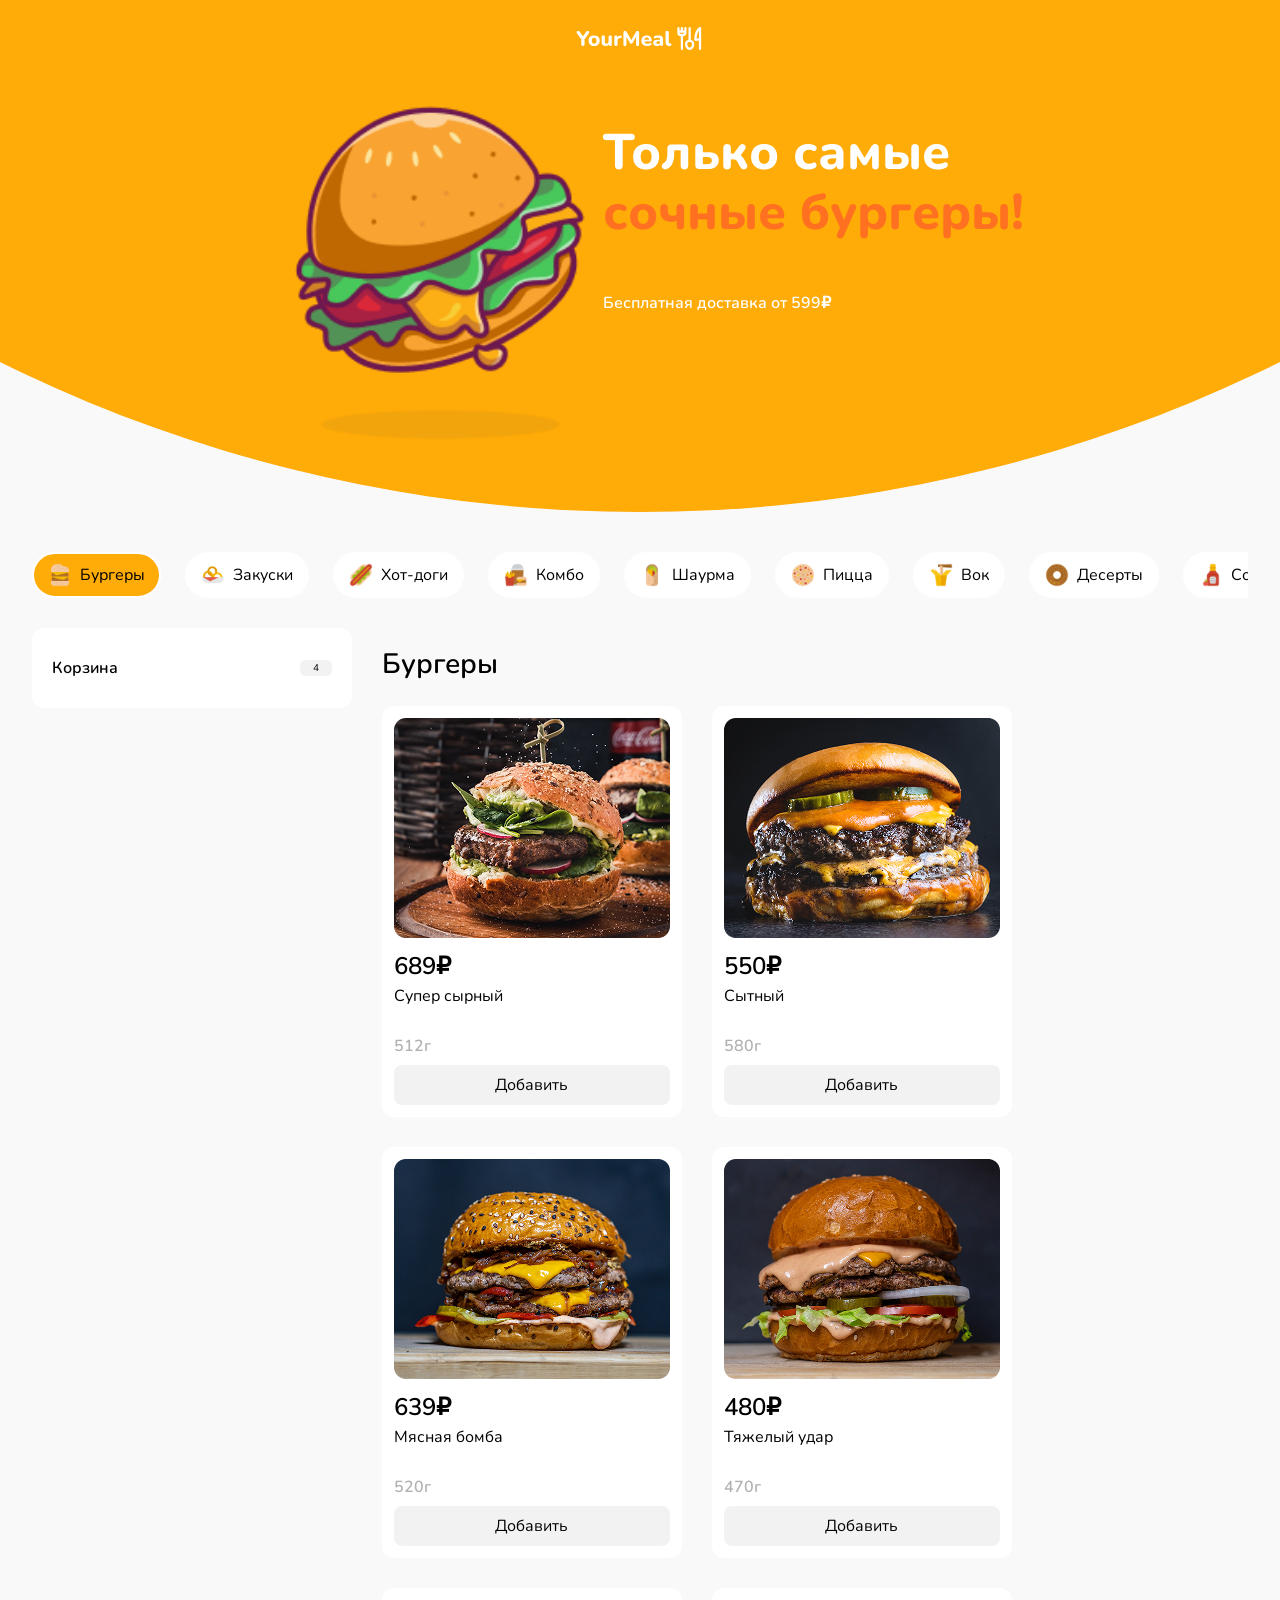
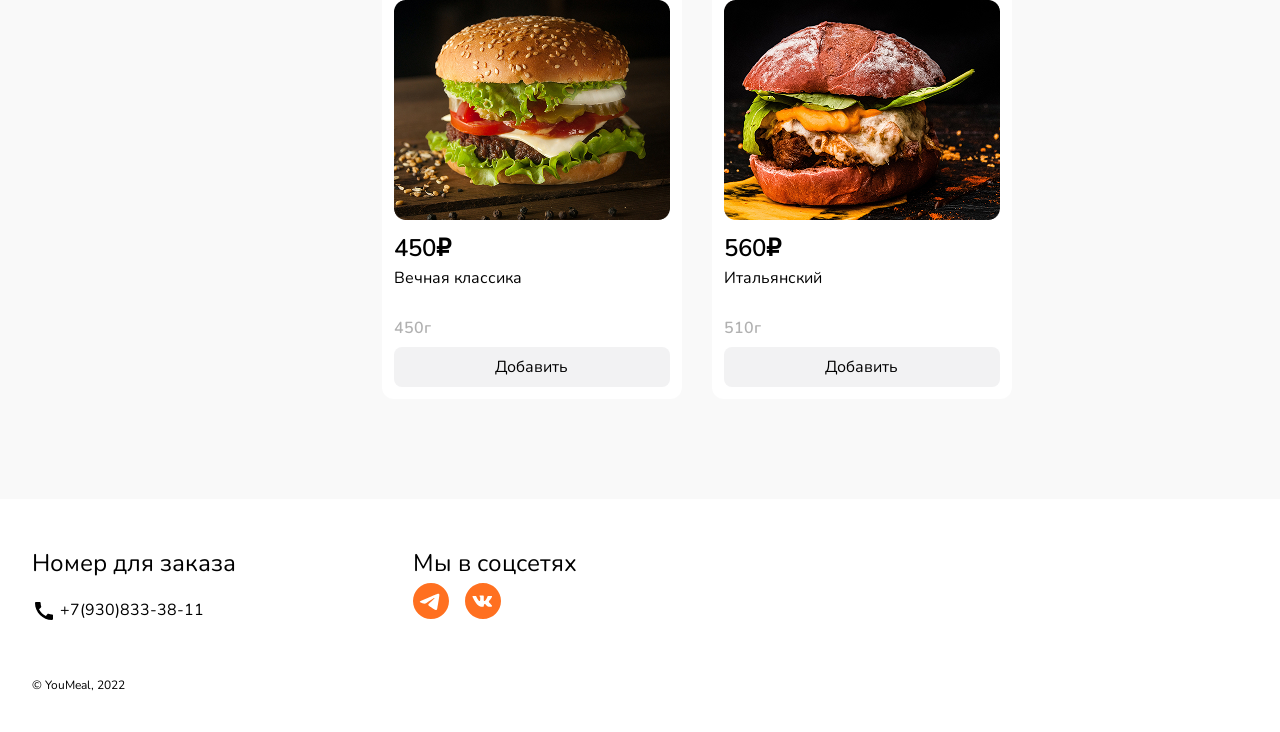
==== index.html @ f60c9a50 "<index" ====
<!DOCTYPE html>
<html lang="ru">
<head>
    <meta charset="UTF-8">
    <meta name="viewport" content="width=device-width, initial-scale=1.0">
    <title>YourMeal</title>
    <link rel="icon" type="image/png" href="favicon/" sizes="96x96" />
    <link rel="icon" type="image/svg+xml" href="favicon//favicon.svg" />
    <link rel="shortcut icon" href="favicon//favicon.ico" />
    <link rel="apple-touch-icon" sizes="180x180" href="favicon//apple-touch-icon.png" />
    <meta name="apple-mobile-web-app-title" content="MyWebSite" />
    <link rel="manifest" href="favicon//site.webmanifest" />
    
    <link rel="preload" href="fonts/nunito-v26-cyrillic_latin-regular.woff2" as="font" crossorigin>
    <link rel="preload" href="fonts/nunito-v26-cyrillic_latin-600.woff2" as="font" crossorigin>
    <link rel="preload" href="fonts/nunito-v26-cyrillic_latin-800.woff2" as="font" crossorigin>

    <link rel="stylesheet" href="css/main.css">
</head>
<body>
<header>
      <div class="container header-container">
        <svg class="logo" width="153" height="35" viewBox="0 0 153 35" fill="none" xmlns="http://www.w3.org/2000/svg" role="img" aria-label="logo">
            <path d="M7.60065 26.5793C6.94627 26.5793 6.44688 26.403 6.10247 26.0504C5.75807 25.6978 5.58586 25.1941 5.58586 24.5393V17.2356L6.41244 19.477L0.316425 11.04C0.0753392 10.6874 -0.0279831 10.3096 0.00645765 9.90667C0.0408984 9.48692 0.213102 9.12593 0.523069 8.82371C0.833036 8.52149 1.27216 8.37038 1.84043 8.37038C2.25372 8.37038 2.62396 8.47112 2.95114 8.6726C3.29555 8.87408 3.62274 9.19309 3.93271 9.62964L8.0656 15.4474H7.23902L11.3719 9.62964C11.6991 9.1763 12.0177 8.85729 12.3276 8.6726C12.6548 8.47112 13.0337 8.37038 13.4642 8.37038C14.0152 8.37038 14.4458 8.51309 14.7557 8.79853C15.0657 9.06717 15.2293 9.41136 15.2465 9.83112C15.2637 10.2341 15.1173 10.6538 14.8074 11.0904L8.78885 19.477L9.5896 17.2356V24.5393C9.5896 25.8993 8.92662 26.5793 7.60065 26.5793Z" fill="white"/>
            <path d="M21.1332 26.6296C19.7728 26.6296 18.5846 26.3694 17.5686 25.8489C16.5698 25.3284 15.7949 24.5812 15.2439 23.6074C14.6928 22.6336 14.4173 21.4835 14.4173 20.157C14.4173 19.1664 14.5723 18.2765 14.8822 17.4874C15.1922 16.6983 15.6399 16.0267 16.2254 15.4726C16.8281 14.9017 17.5428 14.4736 18.3694 14.1882C19.196 13.8859 20.1172 13.7348 21.1332 13.7348C22.4937 13.7348 23.6733 13.9951 24.672 14.5156C25.688 15.0361 26.4716 15.7748 27.0226 16.7319C27.5909 17.6889 27.875 18.8306 27.875 20.157C27.875 21.1645 27.7114 22.0627 27.3842 22.8519C27.0743 23.641 26.6266 24.321 26.0411 24.8919C25.4556 25.4627 24.7409 25.8993 23.8971 26.2015C23.0705 26.4869 22.1493 26.6296 21.1332 26.6296ZM21.1332 23.7837C21.7015 23.7837 22.1923 23.6494 22.6056 23.3807C23.0189 23.1121 23.3461 22.7175 23.5872 22.197C23.8282 21.6598 23.9488 20.9798 23.9488 20.157C23.9488 18.9314 23.6905 18.0331 23.1739 17.4622C22.6573 16.8746 21.977 16.5807 21.1332 16.5807C20.5822 16.5807 20.0914 16.7067 19.6609 16.9585C19.2476 17.2104 18.9204 17.6049 18.6793 18.1422C18.4555 18.6627 18.3435 19.3343 18.3435 20.157C18.3435 21.3827 18.6019 22.2978 19.1185 22.9022C19.6351 23.4899 20.3067 23.7837 21.1332 23.7837Z" fill="white"/>
            <path d="M34.9233 26.6296C33.8557 26.6296 32.9688 26.4366 32.2628 26.0504C31.5568 25.6642 31.0315 25.0849 30.6871 24.3126C30.3599 23.5235 30.1963 22.5496 30.1963 21.3911V15.6993C30.1963 15.0612 30.3599 14.5827 30.6871 14.2637C31.0315 13.9447 31.5137 13.7852 32.1336 13.7852C32.7536 13.7852 33.2357 13.9447 33.5802 14.2637C33.9246 14.5827 34.0968 15.0612 34.0968 15.6993V21.4919C34.0968 22.2306 34.2518 22.7847 34.5617 23.1541C34.8717 23.5067 35.3625 23.683 36.0341 23.683C36.7745 23.683 37.3773 23.4311 37.8422 22.9274C38.3244 22.4069 38.5655 21.7269 38.5655 20.8874V15.6993C38.5655 15.0612 38.729 14.5827 39.0562 14.2637C39.4006 13.9447 39.8828 13.7852 40.5028 13.7852C41.1399 13.7852 41.6221 13.9447 41.9493 14.2637C42.2937 14.5827 42.4659 15.0612 42.4659 15.6993V24.64C42.4659 25.9328 41.8373 26.5793 40.5802 26.5793C39.9603 26.5793 39.4867 26.4114 39.1596 26.0756C38.8324 25.7398 38.6688 25.2612 38.6688 24.64V22.9526L39.0562 23.9348C38.6774 24.7911 38.1349 25.4543 37.4289 25.9244C36.7229 26.3946 35.8877 26.6296 34.9233 26.6296Z" fill="white"/>
            <path d="M47.4988 26.5793C46.8444 26.5793 46.345 26.4114 46.0006 26.0756C45.6562 25.7398 45.484 25.2612 45.484 24.64V15.6993C45.484 15.078 45.6476 14.6079 45.9748 14.2889C46.3192 13.9531 46.7928 13.7852 47.3955 13.7852C48.0154 13.7852 48.489 13.9531 48.8162 14.2889C49.1433 14.6079 49.3069 15.078 49.3069 15.6993V17.0089H49.0486C49.2553 16.0015 49.7116 15.2207 50.4177 14.6667C51.1237 14.1126 52.0364 13.802 53.1557 13.7348C53.5862 13.7012 53.9134 13.8104 54.1373 14.0622C54.3783 14.2973 54.5075 14.6919 54.5247 15.2459C54.5592 15.7664 54.4472 16.1778 54.1889 16.48C53.9478 16.7822 53.5345 16.9669 52.9491 17.0341L52.3549 17.0845C51.3734 17.1684 50.6415 17.4454 50.1593 17.9156C49.6944 18.3857 49.4619 19.0657 49.4619 19.9556V24.64C49.4619 25.2612 49.2897 25.7398 48.9453 26.0756C48.6181 26.4114 48.136 26.5793 47.4988 26.5793Z" fill="white"/>
            <path d="M58.3246 26.5793C57.7391 26.5793 57.2914 26.4198 56.9814 26.1007C56.6715 25.7817 56.5165 25.3368 56.5165 24.7659V10.1837C56.5165 9.61285 56.6801 9.16791 57.0073 8.84889C57.3517 8.52988 57.8166 8.37038 58.4021 8.37038C58.9187 8.37038 59.3234 8.47112 59.6162 8.6726C59.9261 8.85729 60.2103 9.1847 60.4686 9.65482L66.4354 20.283H65.5572L71.5241 9.65482C71.7824 9.1847 72.0579 8.85729 72.3506 8.6726C72.6606 8.47112 73.0653 8.37038 73.5647 8.37038C74.1502 8.37038 74.5979 8.52988 74.9079 8.84889C75.2351 9.16791 75.3986 9.61285 75.3986 10.1837V24.7659C75.3986 25.3368 75.2437 25.7817 74.9337 26.1007C74.6237 26.4198 74.176 26.5793 73.5905 26.5793C73.005 26.5793 72.5487 26.4198 72.2215 26.1007C71.9115 25.7817 71.7565 25.3368 71.7565 24.7659V14.5659H72.3248L67.5203 22.9526C67.3137 23.2716 67.0898 23.5151 66.8487 23.683C66.6249 23.8341 66.3235 23.9096 65.9447 23.9096C65.5658 23.9096 65.2558 23.8257 65.0148 23.6578C64.7737 23.4899 64.5584 23.2548 64.369 22.9526L59.5128 14.5407H60.1328V24.7659C60.1328 25.3368 59.9778 25.7817 59.6678 26.1007C59.3751 26.4198 58.9273 26.5793 58.3246 26.5793Z" fill="white"/>
            <path d="M85.3428 26.6296C83.8446 26.6296 82.5531 26.3694 81.4682 25.8489C80.4006 25.3116 79.574 24.5645 78.9885 23.6074C78.4202 22.6336 78.1361 21.4919 78.1361 20.1822C78.1361 18.9062 78.4116 17.7896 78.9627 16.8326C79.5137 15.8588 80.28 15.1032 81.2616 14.5659C82.2604 14.0119 83.3883 13.7348 84.6454 13.7348C85.5581 13.7348 86.3846 13.8859 87.1251 14.1882C87.8656 14.4736 88.5028 14.8933 89.0366 15.4474C89.5704 15.9847 89.9751 16.6479 90.2506 17.437C90.5261 18.2094 90.6639 19.0741 90.6639 20.0311C90.6639 20.3501 90.5606 20.5936 90.3539 20.7615C90.1473 20.9126 89.8459 20.9882 89.4499 20.9882H81.3391V19.0237H87.8484L87.4351 19.3763C87.4351 18.6879 87.3318 18.117 87.1251 17.6637C86.9185 17.1936 86.6171 16.841 86.2211 16.6059C85.8422 16.3709 85.3686 16.2533 84.8004 16.2533C84.1632 16.2533 83.6208 16.3961 83.173 16.6815C82.7253 16.9669 82.3809 17.3783 82.1398 17.9156C81.8987 18.4528 81.7782 19.0993 81.7782 19.8548V20.0563C81.7782 21.3324 82.0796 22.2726 82.6823 22.877C83.3022 23.4815 84.2149 23.7837 85.4203 23.7837C85.8336 23.7837 86.3072 23.7333 86.841 23.6326C87.3748 23.5319 87.8742 23.3724 88.3392 23.1541C88.7352 22.9694 89.0882 22.9106 89.3982 22.9778C89.7082 23.0282 89.9493 23.1625 90.1215 23.3807C90.2937 23.599 90.3884 23.8509 90.4056 24.1363C90.44 24.4217 90.3798 24.7072 90.2248 24.9926C90.0698 25.2612 89.8115 25.4879 89.4499 25.6726C88.8644 25.9916 88.2014 26.2267 87.4609 26.3778C86.7377 26.5457 86.0316 26.6296 85.3428 26.6296Z" fill="white"/>
            <path d="M97.2204 26.6296C96.2905 26.6296 95.4553 26.4533 94.7149 26.1007C93.9744 25.7482 93.3975 25.2696 92.9842 24.6652C92.5709 24.0607 92.3643 23.3807 92.3643 22.6252C92.3643 21.7185 92.6054 21.0049 93.0875 20.4845C93.5697 19.9472 94.3532 19.5694 95.4381 19.3511C96.523 19.1161 97.9609 18.9985 99.7518 18.9985H101.121V20.963H99.7777C98.8994 20.963 98.1848 21.0133 97.6337 21.1141C97.0999 21.198 96.7124 21.3491 96.4714 21.5674C96.2475 21.7857 96.1356 22.0879 96.1356 22.4741C96.1356 22.9442 96.2991 23.3304 96.6263 23.6326C96.9707 23.9348 97.4615 24.0859 98.0987 24.0859C98.5981 24.0859 99.0372 23.9768 99.416 23.7585C99.8121 23.5235 100.122 23.2128 100.346 22.8267C100.57 22.4237 100.682 21.9704 100.682 21.4667V18.5704C100.682 17.8316 100.51 17.3111 100.165 17.0089C99.8207 16.6899 99.2352 16.5304 98.4086 16.5304C97.9437 16.5304 97.4357 16.5891 96.8846 16.7067C96.3508 16.8074 95.7567 16.9837 95.1023 17.2356C94.7235 17.4035 94.3877 17.4454 94.0949 17.3615C93.8022 17.2607 93.5783 17.0928 93.4233 16.8578C93.2684 16.6059 93.1909 16.3373 93.1909 16.0519C93.1909 15.7496 93.277 15.4642 93.4492 15.1956C93.6214 14.9101 93.9055 14.7003 94.3016 14.5659C95.1109 14.2469 95.8686 14.0286 96.5747 13.9111C97.2979 13.7936 97.9609 13.7348 98.5636 13.7348C99.8896 13.7348 100.974 13.9279 101.818 14.3141C102.679 14.6835 103.325 15.2627 103.756 16.0519C104.186 16.8242 104.401 17.8232 104.401 19.0489V24.64C104.401 25.2612 104.246 25.7398 103.936 26.0756C103.626 26.4114 103.179 26.5793 102.593 26.5793C102.008 26.5793 101.551 26.4114 101.224 26.0756C100.914 25.7398 100.759 25.2612 100.759 24.64V23.7082L100.94 23.8593C100.837 24.4301 100.613 24.9254 100.268 25.3452C99.9413 25.7482 99.5194 26.0672 99.0027 26.3022C98.4861 26.5205 97.892 26.6296 97.2204 26.6296Z" fill="white"/>
            <path d="M111.883 26.6296C110.35 26.6296 109.205 26.2183 108.447 25.3956C107.69 24.5561 107.311 23.3136 107.311 21.6682V10.3096C107.311 9.67161 107.475 9.19309 107.802 8.87408C108.146 8.53828 108.637 8.37038 109.274 8.37038C109.894 8.37038 110.368 8.53828 110.695 8.87408C111.039 9.19309 111.211 9.67161 111.211 10.3096V21.517C111.211 22.2054 111.358 22.7175 111.65 23.0533C111.96 23.3724 112.365 23.5319 112.864 23.5319C113.002 23.5319 113.131 23.5235 113.252 23.5067C113.372 23.4899 113.502 23.4815 113.639 23.4815C113.915 23.4479 114.104 23.5319 114.208 23.7333C114.328 23.918 114.388 24.2958 114.388 24.8667C114.388 25.3704 114.285 25.7565 114.079 26.0252C113.872 26.277 113.553 26.4449 113.123 26.5289C112.951 26.5457 112.753 26.5625 112.529 26.5793C112.305 26.6128 112.09 26.6296 111.883 26.6296Z" fill="white"/>
            <path d="M145.06 8.16295L147.847 8.07486V17.9404H144.484L145.06 8.16295Z" fill="transparent"/>
            <ellipse cx="136.475" cy="25.1634" rx="3.31877" ry="4.2281" fill="transparent"/>
            <path d="M130.388 11.3781C130.388 13.7132 128.769 13.3159 126.936 13.3159C125.103 13.3159 123.883 12.6993 123.883 11.8625C123.883 9.52742 125.236 9.21997 127.069 9.21997C128.902 9.21997 130.388 9.04295 130.388 11.3781Z" fill="transparent"/>
            <path d="M122.233 3.79129C122.07 3.88233 121.854 4.07743 121.743 4.227L121.547 4.50664V7.99234V11.4846L121.717 11.9203C122.331 13.4875 123.651 14.528 125.238 14.6906L125.663 14.7361L125.696 22.605L125.729 30.4738L125.872 30.708C125.957 30.838 126.147 31.0266 126.297 31.1307C126.539 31.2998 126.624 31.3193 127.068 31.3193C127.506 31.3193 127.597 31.2998 127.826 31.1437C127.963 31.0461 128.153 30.8575 128.244 30.721L128.407 30.4803L128.44 22.6115L128.473 14.7361L128.897 14.6906C130.524 14.528 131.949 13.364 132.445 11.8097C132.589 11.361 132.589 11.2895 132.589 7.93382V4.51314L132.413 4.25952C132.125 3.85632 131.825 3.68724 131.321 3.66122C130.786 3.63521 130.4 3.8108 130.106 4.227L129.91 4.50664L129.878 6.13894L129.845 7.77774H129.159H128.473L128.44 6.14544C128.407 4.53915 128.407 4.51314 128.244 4.27903C127.97 3.86933 127.636 3.68724 127.14 3.66122C126.604 3.63521 126.219 3.8108 125.925 4.227L125.729 4.50664L125.696 6.13894L125.663 7.77774H124.977H124.291L124.258 6.14544L124.226 4.51314L124.049 4.25952C123.762 3.85632 123.461 3.68724 122.958 3.66122C122.599 3.64172 122.475 3.66773 122.233 3.79129ZM129.812 10.7367C129.812 11.1334 129.492 11.5691 129.028 11.8162C128.819 11.9268 128.636 11.9398 127.068 11.9398C125.421 11.9398 125.323 11.9333 125.075 11.7967C124.631 11.5626 124.324 11.1269 124.324 10.7367V10.5416H127.068H129.812V10.7367Z" fill="white"/>
            <path d="M135.777 3.79129C135.614 3.88233 135.398 4.07743 135.287 4.227L135.091 4.50664L135.058 11.7577L135.026 19.0087L134.477 19.1713C133.105 19.5615 132.079 20.3809 131.504 21.532C131.001 22.553 130.916 22.9757 130.916 24.4584C130.916 25.5444 130.936 25.8046 131.053 26.2793C131.694 28.796 133.111 30.5129 135.091 31.1697C135.477 31.2932 135.686 31.3193 136.431 31.3193C137.175 31.3193 137.385 31.2932 137.77 31.1697C139.75 30.5129 141.168 28.796 141.808 26.2793C141.926 25.8046 141.945 25.5444 141.945 24.4584C141.945 23.3659 141.926 23.1187 141.801 22.67C141.311 20.8686 140.142 19.6721 138.384 19.1713L137.835 19.0087L137.803 11.7642L137.77 4.51314L137.594 4.25952C137.306 3.85632 137.006 3.68724 136.502 3.66123C136.143 3.64172 136.019 3.66773 135.777 3.79129ZM137.718 21.8571C138.45 22.1042 138.926 22.67 139.109 23.4894C139.234 24.0552 139.162 25.4729 138.979 26.0517C138.639 27.1182 137.992 28.0156 137.293 28.3668C136.855 28.5879 136.012 28.5944 135.581 28.3733C134.836 27.9896 134.235 27.1572 133.869 26.0192C133.739 25.59 133.719 25.4014 133.719 24.4584C133.719 23.4114 133.726 23.3789 133.909 22.9757C134.235 22.2733 134.902 21.8181 135.777 21.7011C135.777 21.7011 137.313 21.7271 137.718 21.8571Z" fill="white"/>
            <path d="M148.375 3.76528C147.538 4.20099 146.245 5.38457 145.448 6.43158C143.461 9.06537 142.305 12.7852 142.037 17.435C141.939 19.1388 141.985 19.3924 142.436 19.8411C142.873 20.2769 142.991 20.2964 145.474 20.2964H147.604V25.3233V30.3568L147.754 30.6299C147.832 30.786 148.028 31.0006 148.185 31.1177C148.44 31.2998 148.505 31.3193 148.969 31.3193C149.414 31.3193 149.505 31.2998 149.734 31.1437C149.871 31.0461 150.061 30.8575 150.152 30.721L150.315 30.4803V17.5V4.51314L150.139 4.25952C149.851 3.84982 149.551 3.68724 149.048 3.66122C148.721 3.64822 148.558 3.66773 148.375 3.76528ZM147.604 12.8827V17.5H146.219H144.84L144.886 16.8302C145.003 15.0418 145.441 12.8827 146.01 11.2895C146.388 10.2359 147.408 8.26548 147.571 8.26548C147.591 8.26548 147.604 10.34 147.604 12.8827Z" fill="white"/>
            </svg>
    <div class="title-container">
      <h1>
      <span>Только самые </span><br><span class="orange_logo">сочные бургеры!</span>
      </h1>
      <p>Бесплатная доставка от 599₽</p>
    </div>
     </div>
    </header>
    <main>
      <nav>
        <div class="container">
        <ul class="button-list_nav">
          <li class="element_nav"><button type="button" class="button_nav burger burger_nav_active">Бургеры</button></li>
          <li class="element_nav"><button type="button" class="button_nav zakyska">Закуски</button></li>
          <li class="element_nav"><button type="button" class="button_nav hotdog">Хот-доги</button></li>
          <li class="element_nav"><button type="button" class="button_nav combo">Комбо</button></li>
          <li class="element_nav"><button type="button" class="button_nav shayrma">Шаурма</button></li>
          <li class="element_nav"><button type="button" class="button_nav pizza">Пицца</button></li>
          <li class="element_nav"><button type="button" class="button_nav vok">Вок</button></li>
          <li class="element_nav"><button type="button" class="button_nav desert">Десерты</button></li>
          <li class="element_nav"><button type="button" class="button_nav sause">Соусы</button></li>
        </ul>
      </div>
      </nav>
      <section class="onclass">
    <div class="container menu_container">
      <div class="add">
        <div class="korzina">
          <p>Корзина</p>
          <button type="button" class="numberof_add">4</button>
        </div>
        <div class="order-list-menu">
          <ul class="order-list">
            <li class="order-item">
              <div class="name_order">
                <h3 class="order_name_item">Супер Сырный</h3>
                <span class="gram order">512г</span>
                <span class="price order">550₽</span>
              </div>
              <div class="add_or_minus">
                <button type="button">-</button>
                <button type="button">1</button>
                <button type="button">+</button>
              </div>
            </li>
            <li class="order-item">
              <div class="name_order">
                <h3 class="order_name_item">Супер Сырный</h3>
                <span class="gram order">512г</span>
                <span class="price order">550₽</span>
              </div>
              <div class="add_or_minus">
                <button type="button">-</button>
                <button type="button">2</button>
                <button type="button">+</button>
              </div>
            </li>
            <li class="order-item">
              <div class="name_order">
                <h3 class="order_name_item">Супер Сырный</h3>
                <span class="gram order">512г</span>
                <span class="price order">550₽</span>
              </div>
              <div class="add_or_minus">
                <button type="button">-</button>
                <button type="button">1</button>
                <button type="button">+</button>
              </div>
            </li>
          </ul>
          <ul class="order-list_dekstop">
            <li class="order-item">
              <div class="name_order">
                <h3 class="order_name_item korzina_card_h">Супер Сырный</h3>
                <span class="gram order korzina_card_gram">512г</span>
                <span class="price order korzina_card_price">550₽</span>
              </div>
              <div class="add_or_minus">
                <button type="button">-</button>
                <button type="button">1</button>
                <button type="button">+</button>
              </div>
            </li>
            <li class="order-item">
              <div class="name_order">
                <h3 class="order_name_item korzina_card_h">Картошка фри</h3>
                <span class="gram order korzina_card_gram">180г</span>
                <span class="price order korzina_card_price">245₽</span>
              </div>
              <div class="add_or_minus">
                <button type="button">-</button>
                <button type="button">2</button>
                <button type="button">+</button>
              </div>
            </li>
            <li class="order-item">
              <div class="name_order">
                <h3 class="order_name_item korzina_card_h">Жгучий хот-дог</h3>
                <span class="gram order korzina_card_gram">245г</span>
                <span class="price order korzina_card_price">239₽</span>
              </div>
              <div class="add_or_minus">
                <button type="button">-</button>
                <button type="button">1</button>
                <button type="button">+</button>
              </div>
            </li>
          </ul>
          <div class="total-price">
            <span>Итого</span>
            <span class="price total">1279₽</span>
          </div>
          <button type="button" class="confirm_add">Оформить заказ</button>
          <div class="delivery">
            <span class="free_delivary">Бесплатная доставка</span>
            <button type="button" class="close_order-list">Свернуть</и>
          </div>
        </div>
      </div>
      <div class="menu-flex">
        <h2 class="button_name">Бургеры</h2>
        <div class="menu">
          <ul class="menu_list">
            <li class="menu_card">
              <span class="price">689₽</span>
              <h3 class="order_name_item">Мясная бомба</h3>
              <span class="gram">520г</span>
              <button type="button" class="addto">Добавить</button>
            </li>
            <li class="menu_card">
              <span class="price">689₽</span>
              <h3 class="order_name_item">Мясная бомба</h3>
              <span class="gram">520г</span>
              <button type="button" class="addto">Добавить</button>
            </li>
            <li class="menu_card">
              <span class="price">689₽</span>
              <h3 class="order_name_item">Мясная бомба</h3>
              <span class="gram">520г</span>
              <button type="button" class="addto">Добавить</button>
            </li>
            <li class="menu_card">
              <span class="price">689₽</span>
              <h3 class="order_name_item">Мясная бомба</h3>
              <span class="gram">520г</span>
              <button type="button" class="addto">Добавить</button>
            </li>
            <li class="menu_card">
              <span class="price">689₽</span>
              <h3 class="order_name_item">Мясная бомба</h3>
              <span class="gram">520г</span>
              <button type="button" class="addto">Добавить</button>
            </li>
            <li class="menu_card">
              <span class="price">689₽</span>
              <h3 class="order_name_item">Мясная бомба</h3>
              <span class="gram">520г</span>
              <button type="button" class="addto">Добавить</button>
            </li>
          </ul>
          <ul class="menu_list_dekstop">
            <li class="menu_card_dekstop">
              <span class="price">689₽</span>
              <h3 class="order_name_item">Супер сырный</h3>
              <span class="gram">512г</span>
              <button type="button" class="addto">Добавить</button>
            </li>
            <li class="menu_card_dekstop">
              <span class="price">550₽</span>
              <h3 class="order_name_item">Сытный</h3>
              <span class="gram">580г</span>
              <button type="button" class="addto">Добавить</button>
            </li>
            <li class="menu_card_dekstop">
              <span class="price">639₽</span>
              <h3 class="order_name_item">Мясная бомба</h3>
              <span class="gram">520г</span>
              <button type="button" class="addto">Добавить</button>
            </li>
            <li class="menu_card_dekstop">
              <span class="price">480₽</span>
              <h3 class="order_name_item">Тяжелый удар</h3>
              <span class="gram">470г</span>
              <button type="button" class="addto">Добавить</button>
            </li>
            <li class="menu_card_dekstop">
              <span class="price">450₽</span>
              <h3 class="order_name_item">Вечная классика</h3>
              <span class="gram">450г</span>
              <button type="button" class="addto">Добавить</button>
            </li>
            <li class="menu_card_dekstop">
              <span class="price">560₽</span>
              <h3 class="order_name_item">Итальянский</h3>
              <span class="gram">510г</span>
              <button type="button" class="addto">Добавить</button>
            </li>
          </ul>
        </div>
        </div>
    </div>
      </section>
    </main>
    <footer class="footer">
      <div class="container">
        <div class="dekstop_footer">
      <svg class="footer_img"  width="199" height="44" viewBox="0 0 199 44" fill="none" xmlns="http://www.w3.org/2000/svg">
        <path d="M9.93151 33.897C9.07646 33.897 8.42393 33.666 7.9739 33.2039C7.52387 32.7419 7.29886 32.0819 7.29886 31.2239V21.6535L8.37892 24.5906L0.413461 13.5352C0.0984432 13.0732 -0.0365646 12.5781 0.00843799 12.0501C0.0534406 11.5001 0.278454 11.0271 0.683477 10.6311C1.0885 10.2351 1.66228 10.037 2.40483 10.037C2.94486 10.037 3.42864 10.1691 3.85616 10.4331C4.30619 10.6971 4.73371 11.1151 5.13874 11.6871L10.539 19.3104H9.45899L14.8593 11.6871C15.2868 11.0931 15.7031 10.6751 16.1081 10.4331C16.5356 10.1691 17.0307 10.037 17.5932 10.037C18.3132 10.037 18.8758 10.2241 19.2808 10.5981C19.6858 10.9501 19.8996 11.4011 19.9221 11.9511C19.9446 12.4791 19.7533 13.0292 19.3483 13.6012L11.4841 24.5906L12.5304 21.6535V31.2239C12.5304 33.0059 11.6641 33.897 9.93151 33.897Z" fill="#FF7020"/>
        <path d="M27.6141 33.963C25.8365 33.963 24.2839 33.622 22.9563 32.9399C21.6513 32.2579 20.6387 31.2789 19.9187 30.0028C19.1986 28.7268 18.8386 27.2197 18.8386 25.4816C18.8386 24.1836 19.0411 23.0176 19.4461 21.9835C19.8512 20.9495 20.4362 20.0694 21.2012 19.3434C21.9888 18.5954 22.9226 18.0344 24.0027 17.6603C25.0827 17.2643 26.2865 17.0663 27.6141 17.0663C29.3917 17.0663 30.9331 17.4073 32.2381 18.0894C33.5657 18.7714 34.5895 19.7394 35.3096 20.9935C36.0521 22.2475 36.4234 23.7436 36.4234 25.4816C36.4234 26.8017 36.2096 27.9787 35.7821 29.0128C35.3771 30.0468 34.792 30.9379 34.027 31.6859C33.2619 32.4339 32.3281 33.0059 31.2256 33.402C30.1455 33.776 28.9417 33.963 27.6141 33.963ZM27.6141 30.2338C28.3567 30.2338 28.9979 30.0578 29.538 29.7058C30.078 29.3538 30.5055 28.8368 30.8205 28.1547C31.1356 27.4507 31.2931 26.5597 31.2931 25.4816C31.2931 23.8756 30.9556 22.6985 30.2805 21.9505C29.6055 21.1805 28.7167 20.7955 27.6141 20.7955C26.8941 20.7955 26.2528 20.9605 25.6902 21.2905C25.1502 21.6205 24.7227 22.1375 24.4077 22.8415C24.1152 23.5236 23.9689 24.4036 23.9689 25.4816C23.9689 27.0877 24.3064 28.2868 24.9815 29.0788C25.6565 29.8488 26.534 30.2338 27.6141 30.2338Z" fill="#FF7020"/>
        <path d="M45.6332 33.963C44.2381 33.963 43.0793 33.71 42.1567 33.2039C41.2342 32.6979 40.5479 31.9389 40.0978 30.9269C39.6703 29.8928 39.4566 28.6168 39.4566 27.0987V19.6404C39.4566 18.8044 39.6703 18.1774 40.0978 17.7593C40.5479 17.3413 41.1779 17.1323 41.988 17.1323C42.798 17.1323 43.428 17.3413 43.8781 17.7593C44.3281 18.1774 44.5531 18.8044 44.5531 19.6404V27.2307C44.5531 28.1988 44.7556 28.9248 45.1606 29.4088C45.5657 29.8708 46.207 30.1018 47.0845 30.1018C48.0521 30.1018 48.8396 29.7718 49.4471 29.1118C50.0772 28.4298 50.3922 27.5387 50.3922 26.4387V19.6404C50.3922 18.8044 50.606 18.1774 51.0335 17.7593C51.4835 17.3413 52.1135 17.1323 52.9236 17.1323C53.7561 17.1323 54.3862 17.3413 54.8137 17.7593C55.2637 18.1774 55.4887 18.8044 55.4887 19.6404V31.3559C55.4887 33.0499 54.6674 33.897 53.0248 33.897C52.2148 33.897 51.596 33.677 51.1685 33.2369C50.741 32.7969 50.5272 32.1699 50.5272 31.3559V29.1448L51.0335 30.4318C50.5385 31.5539 49.8297 32.4229 48.9071 33.0389C47.9846 33.655 46.8932 33.963 45.6332 33.963Z" fill="#FF7020"/>
        <path d="M62.0651 33.897C61.21 33.897 60.5575 33.677 60.1075 33.2369C59.6575 32.7969 59.4324 32.1699 59.4324 31.3559V19.6404C59.4324 18.8264 59.6462 18.2104 60.0737 17.7923C60.5238 17.3523 61.1425 17.1323 61.9301 17.1323C62.7401 17.1323 63.3589 17.3523 63.7864 17.7923C64.214 18.2104 64.4277 18.8264 64.4277 19.6404V21.3565H64.0902C64.3602 20.0364 64.9565 19.0134 65.8791 18.2874C66.8016 17.5613 67.9942 17.1543 69.4568 17.0663C70.0193 17.0223 70.4468 17.1653 70.7393 17.4953C71.0544 17.8033 71.2231 18.3204 71.2456 19.0464C71.2906 19.7284 71.1444 20.2674 70.8069 20.6635C70.4918 21.0595 69.9518 21.3015 69.1868 21.3895L68.4105 21.4555C67.1279 21.5655 66.1716 21.9285 65.5415 22.5445C64.934 23.1606 64.6302 24.0516 64.6302 25.2176V31.3559C64.6302 32.1699 64.4052 32.7969 63.9552 33.2369C63.5277 33.677 62.8976 33.897 62.0651 33.897Z" fill="#FF7020"/>
        <path d="M76.2109 33.897C75.4458 33.897 74.8608 33.688 74.4558 33.2699C74.0507 32.8519 73.8482 32.2689 73.8482 31.5209V12.4131C73.8482 11.6651 74.062 11.0821 74.4895 10.6641C74.9395 10.2461 75.5471 10.037 76.3121 10.037C76.9872 10.037 77.5159 10.1691 77.8985 10.4331C78.3035 10.6751 78.6748 11.1041 79.0123 11.7201L86.809 25.6467H85.6614L93.4581 11.7201C93.7956 11.1041 94.1556 10.6751 94.5382 10.4331C94.9432 10.1691 95.472 10.037 96.1245 10.037C96.8896 10.037 97.4746 10.2461 97.8796 10.6641C98.3071 11.0821 98.5209 11.6651 98.5209 12.4131V31.5209C98.5209 32.2689 98.3184 32.8519 97.9134 33.2699C97.5083 33.688 96.9233 33.897 96.1583 33.897C95.3932 33.897 94.7969 33.688 94.3694 33.2699C93.9644 32.8519 93.7619 32.2689 93.7619 31.5209V18.1554H94.5044L88.2266 29.1448C87.9565 29.5628 87.664 29.8818 87.349 30.1018C87.0565 30.2998 86.6627 30.3988 86.1677 30.3988C85.6727 30.3988 85.2676 30.2888 84.9526 30.0688C84.6376 29.8488 84.3563 29.5408 84.1088 29.1448L77.7635 18.1224H78.5735V31.5209C78.5735 32.2689 78.371 32.8519 77.966 33.2699C77.5834 33.688 76.9984 33.897 76.2109 33.897Z" fill="#FF7020"/>
        <path d="M111.515 33.963C109.557 33.963 107.869 33.622 106.452 32.9399C105.057 32.2359 103.977 31.2569 103.212 30.0028C102.469 28.7268 102.098 27.2307 102.098 25.5146C102.098 23.8426 102.458 22.3795 103.178 21.1255C103.898 19.8494 104.899 18.8594 106.182 18.1554C107.487 17.4293 108.961 17.0663 110.603 17.0663C111.796 17.0663 112.876 17.2643 113.843 17.6603C114.811 18.0344 115.644 18.5844 116.341 19.3104C117.039 20.0144 117.567 20.8835 117.927 21.9175C118.287 22.9295 118.468 24.0626 118.468 25.3166C118.468 25.7347 118.332 26.0537 118.062 26.2737C117.792 26.4717 117.399 26.5707 116.881 26.5707H106.283V23.9966H114.789L114.249 24.4586C114.249 23.5566 114.114 22.8085 113.843 22.2145C113.573 21.5985 113.18 21.1365 112.662 20.8285C112.167 20.5205 111.548 20.3664 110.806 20.3664C109.973 20.3664 109.264 20.5535 108.679 20.9275C108.094 21.3015 107.644 21.8405 107.329 22.5445C107.014 23.2486 106.857 24.0956 106.857 25.0856V25.3496C106.857 27.0217 107.251 28.2538 108.038 29.0458C108.848 29.8378 110.041 30.2338 111.616 30.2338C112.156 30.2338 112.775 30.1678 113.472 30.0358C114.17 29.9038 114.822 29.6948 115.43 29.4088C115.947 29.1668 116.409 29.0898 116.814 29.1778C117.219 29.2438 117.534 29.4198 117.759 29.7058C117.984 29.9918 118.107 30.3218 118.13 30.6959C118.175 31.0699 118.096 31.4439 117.894 31.8179C117.691 32.1699 117.354 32.4669 116.881 32.7089C116.116 33.1269 115.25 33.435 114.282 33.633C113.337 33.853 112.415 33.963 111.515 33.963Z" fill="#FF7020"/>
        <path d="M127.035 33.963C125.82 33.963 124.728 33.732 123.761 33.2699C122.793 32.8079 122.039 32.1809 121.499 31.3889C120.959 30.5968 120.689 29.7058 120.689 28.7158C120.689 27.5277 121.004 26.5927 121.634 25.9107C122.264 25.2066 123.288 24.7116 124.706 24.4256C126.123 24.1176 128.002 23.9636 130.342 23.9636H132.131V26.5377H130.376C129.229 26.5377 128.295 26.6037 127.575 26.7357C126.877 26.8457 126.371 27.0437 126.056 27.3297C125.763 27.6157 125.617 28.0117 125.617 28.5178C125.617 29.1338 125.831 29.6398 126.258 30.0358C126.708 30.4318 127.35 30.6298 128.182 30.6298C128.835 30.6298 129.409 30.4868 129.904 30.2008C130.421 29.8928 130.826 29.4858 131.119 28.9798C131.411 28.4518 131.557 27.8577 131.557 27.1977V23.4026C131.557 22.4345 131.332 21.7525 130.882 21.3565C130.432 20.9385 129.667 20.7295 128.587 20.7295C127.98 20.7295 127.316 20.8065 126.596 20.9605C125.898 21.0925 125.122 21.3235 124.267 21.6535C123.772 21.8735 123.333 21.9285 122.951 21.8185C122.568 21.6865 122.276 21.4665 122.073 21.1585C121.871 20.8285 121.769 20.4765 121.769 20.1024C121.769 19.7064 121.882 19.3324 122.107 18.9804C122.332 18.6064 122.703 18.3314 123.221 18.1554C124.278 17.7373 125.268 17.4513 126.191 17.2973C127.136 17.1433 128.002 17.0663 128.79 17.0663C130.522 17.0663 131.94 17.3193 133.043 17.8254C134.168 18.3094 135.011 19.0684 135.574 20.1024C136.136 21.1145 136.418 22.4235 136.418 24.0296V31.3559C136.418 32.1699 136.215 32.7969 135.81 33.2369C135.405 33.677 134.82 33.897 134.055 33.897C133.29 33.897 132.694 33.677 132.266 33.2369C131.861 32.7969 131.659 32.1699 131.659 31.3559V30.1348L131.895 30.3328C131.76 31.0809 131.467 31.7299 131.017 32.2799C130.59 32.8079 130.039 33.2259 129.364 33.534C128.689 33.82 127.912 33.963 127.035 33.963Z" fill="#FF7020"/>
        <path d="M146.194 33.963C144.191 33.963 142.695 33.424 141.705 32.3459C140.715 31.2459 140.22 29.6178 140.22 27.4617V12.5781C140.22 11.7421 140.433 11.1151 140.861 10.6971C141.311 10.2571 141.952 10.037 142.785 10.037C143.595 10.037 144.214 10.2571 144.641 10.6971C145.091 11.1151 145.316 11.7421 145.316 12.5781V27.2637C145.316 28.1658 145.507 28.8368 145.89 29.2768C146.295 29.6948 146.824 29.9038 147.476 29.9038C147.656 29.9038 147.825 29.8928 147.983 29.8708C148.14 29.8488 148.309 29.8378 148.489 29.8378C148.849 29.7938 149.096 29.9038 149.231 30.1678C149.389 30.4098 149.468 30.9049 149.468 31.6529C149.468 32.3129 149.333 32.8189 149.063 33.1709C148.793 33.501 148.376 33.721 147.814 33.831C147.589 33.853 147.33 33.875 147.037 33.897C146.745 33.941 146.464 33.963 146.194 33.963Z" fill="#FF7020"/>
        <path d="M189.545 9.76532L193.187 9.6499V22.5772H188.793L189.545 9.76532Z" fill="white"/>
        <ellipse cx="178.327" cy="32.0417" rx="4.33653" ry="5.54027" fill="white"/>
        <path d="M170.371 13.9782C170.371 17.038 168.256 16.5175 165.861 16.5175C163.466 16.5175 161.871 15.7096 161.871 14.613C161.871 11.5532 163.639 11.1504 166.034 11.1504C168.429 11.1504 170.371 10.9184 170.371 13.9782Z" fill="white"/>
        <path d="M159.717 4.0369C159.503 4.1562 159.222 4.41184 159.076 4.60783L158.82 4.97425V9.54173V14.1177L159.042 14.6887C159.845 16.7423 161.569 18.1057 163.644 18.3188L164.199 18.3784L164.242 28.6893L164.284 39.0002L164.472 39.307C164.583 39.4774 164.831 39.7246 165.027 39.8609C165.343 40.0825 165.454 40.108 166.035 40.108C166.607 40.108 166.726 40.0825 167.025 39.878C167.204 39.7501 167.452 39.503 167.571 39.3241L167.785 39.0088L167.827 28.6979L167.87 18.3784L168.425 18.3188C170.551 18.1057 172.412 16.5804 173.061 14.5438C173.249 13.9558 173.249 13.8621 173.249 9.46504V4.98277L173.018 4.65044C172.643 4.12211 172.25 3.90055 171.592 3.86647C170.892 3.83238 170.389 4.06246 170.004 4.60783L169.748 4.97425L169.706 7.11312L169.663 9.26052H168.767H167.87L167.827 7.12165C167.785 5.01686 167.785 4.98277 167.571 4.676C167.213 4.13915 166.777 3.90055 166.128 3.86647C165.428 3.83238 164.925 4.06246 164.54 4.60783L164.284 4.97425L164.242 7.11312L164.199 9.26052H163.303H162.406L162.363 7.12165L162.321 4.98277L162.09 4.65044C161.715 4.12211 161.322 3.90055 160.664 3.86647C160.195 3.8409 160.033 3.87499 159.717 4.0369ZM169.62 13.1378C169.62 13.6576 169.202 14.2285 168.596 14.5523C168.323 14.6972 168.084 14.7142 166.035 14.7142C163.883 14.7142 163.755 14.7057 163.431 14.5268C162.85 14.22 162.449 13.649 162.449 13.1378V12.8821H166.035H169.62V13.1378Z" fill="#FF7020"/>
        <path d="M177.414 4.0369C177.201 4.1562 176.919 4.41184 176.774 4.60783L176.518 4.97426L176.475 14.4756L176.433 23.977L175.715 24.19C173.923 24.7013 172.582 25.775 171.831 27.2833C171.173 28.6212 171.062 29.1751 171.062 31.1179C171.062 32.541 171.088 32.8819 171.242 33.5039C172.078 36.8017 173.931 39.0514 176.518 39.912C177.022 40.0739 177.295 40.108 178.268 40.108C179.241 40.108 179.515 40.0739 180.018 39.912C182.605 39.0514 184.458 36.8017 185.295 33.5039C185.448 32.8819 185.474 32.541 185.474 31.1179C185.474 29.6863 185.448 29.3625 185.286 28.7746C184.646 26.4141 183.118 24.8462 180.821 24.19L180.104 23.977L180.061 14.4841L180.018 4.98278L179.788 4.65044C179.412 4.12212 179.019 3.90056 178.362 3.86647C177.893 3.84091 177.73 3.875 177.414 4.0369ZM179.95 27.7094C180.906 28.0332 181.53 28.7746 181.769 29.8483C181.931 30.5896 181.837 32.4473 181.598 33.2057C181.154 34.6032 180.309 35.7792 179.395 36.2393C178.823 36.529 177.722 36.5376 177.158 36.2478C176.185 35.7451 175.4 34.6543 174.921 33.1631C174.751 32.6007 174.725 32.3535 174.725 31.1179C174.725 29.746 174.734 29.7034 174.973 29.1751C175.4 28.2548 176.27 27.6583 177.414 27.5049C177.414 27.5049 179.421 27.539 179.95 27.7094Z" fill="#FF7020"/>
        <path d="M193.876 4.00281C192.784 4.57375 191.093 6.12464 190.052 7.49659C187.456 10.9478 185.945 15.822 185.595 21.9148C185.467 24.1474 185.527 24.4798 186.116 25.0677C186.688 25.6387 186.841 25.6642 190.086 25.6642H192.869V32.2513V38.8469L193.065 39.2048C193.168 39.4093 193.424 39.6905 193.629 39.8439C193.962 40.0825 194.047 40.108 194.653 40.108C195.234 40.108 195.353 40.0825 195.652 39.878C195.832 39.7501 196.079 39.503 196.199 39.3241L196.412 39.0088V22V4.98277L196.182 4.65044C195.806 4.11359 195.413 3.90055 194.756 3.86647C194.329 3.84943 194.115 3.87499 193.876 4.00281ZM192.869 15.9498V22H191.059H189.258L189.317 21.1223C189.471 18.7789 190.043 15.9498 190.786 13.8621C191.281 12.4816 192.613 9.89963 192.826 9.89963C192.852 9.89963 192.869 12.618 192.869 15.9498Z" fill="#FF7020"/>
        </svg>
        <svg  class="footer_img_deksop"  width="305" height="68" viewBox="0 0 305 68" fill="none" xmlns="http://www.w3.org/2000/svg">
          <path d="M15.2013 52.1585C13.8925 52.1585 12.8938 51.8059 12.2049 51.1007C11.5161 50.3955 11.1717 49.3881 11.1717 48.0785V33.4711L12.8249 37.9541L0.632849 21.08C0.150678 20.3748 -0.0559663 19.6192 0.0129153 18.8133C0.0817968 17.9738 0.426205 17.2518 1.04614 16.6474C1.66607 16.0429 2.54431 15.7407 3.68086 15.7407C4.50744 15.7407 5.24791 15.9422 5.90229 16.3452C6.5911 16.7481 7.24548 17.3862 7.86541 18.2592L16.1312 29.8948H14.478L22.7438 18.2592C23.3982 17.3526 24.0354 16.7146 24.6553 16.3452C25.3097 15.9422 26.0674 15.7407 26.9284 15.7407C28.0305 15.7407 28.8915 16.0262 29.5114 16.597C30.1314 17.1343 30.4586 17.8227 30.493 18.6622C30.5274 19.4681 30.2347 20.3076 29.6148 21.1807L17.5777 37.9541L19.1792 33.4711V48.0785C19.1792 50.7985 17.8532 52.1585 15.2013 52.1585Z" fill="#FF7020"/>
          <path d="M42.2665 52.2592C39.5457 52.2592 37.1693 51.7388 35.1373 50.6978C33.1397 49.6568 31.5899 48.1625 30.4877 46.2148C29.3856 44.2671 28.8346 41.9669 28.8346 39.3141C28.8346 37.3328 29.1446 35.5531 29.7645 33.9748C30.3844 32.3965 31.2799 31.0533 32.4509 29.9452C33.6563 28.8034 35.0856 27.9471 36.7388 27.3763C38.3919 26.7718 40.2345 26.4696 42.2665 26.4696C44.9873 26.4696 47.3465 26.9901 49.3441 28.0311C51.3761 29.0721 52.9431 30.5496 54.0452 32.4637C55.1818 34.3778 55.7501 36.6612 55.7501 39.3141C55.7501 41.3289 55.4229 43.1254 54.7685 44.7037C54.1486 46.282 53.2531 47.642 52.0821 48.7837C50.9111 49.9254 49.4818 50.7985 47.7942 51.403C46.1411 51.9738 44.2985 52.2592 42.2665 52.2592ZM42.2665 46.5674C43.403 46.5674 44.3846 46.2987 45.2112 45.7615C46.0378 45.2242 46.6921 44.435 47.1743 43.3941C47.6565 42.3195 47.8976 40.9595 47.8976 39.3141C47.8976 36.8627 47.3809 35.0662 46.3477 33.9244C45.3145 32.7491 43.9541 32.1615 42.2665 32.1615C41.1644 32.1615 40.1828 32.4133 39.3218 32.917C38.4952 33.4207 37.8409 34.2099 37.3587 35.2844C36.911 36.3254 36.6871 37.6686 36.6871 39.3141C36.6871 41.7654 37.2037 43.5955 38.2369 44.8044C39.2701 45.9797 40.6133 46.5674 42.2665 46.5674Z" fill="#FF7020"/>
          <path d="M69.8467 52.2592C67.7114 52.2592 65.9377 51.8731 64.5256 51.1007C63.1135 50.3284 62.0631 49.1699 61.3743 47.6252C60.7199 46.0469 60.3927 44.0992 60.3927 41.7822V30.3985C60.3927 29.1225 60.7199 28.1654 61.3743 27.5274C62.0631 26.8894 63.0274 26.5704 64.2673 26.5704C65.5072 26.5704 66.4715 26.8894 67.1603 27.5274C67.8491 28.1654 68.1935 29.1225 68.1935 30.3985V41.9837C68.1935 43.4612 68.5035 44.5694 69.1234 45.3081C69.7434 46.0133 70.7249 46.3659 72.0681 46.3659C73.5491 46.3659 74.7545 45.8622 75.6844 44.8548C76.6487 43.8138 77.1309 42.4538 77.1309 40.7748V30.3985C77.1309 29.1225 77.4581 28.1654 78.1125 27.5274C78.8013 26.8894 79.7656 26.5704 81.0055 26.5704C82.2798 26.5704 83.2441 26.8894 83.8985 27.5274C84.5873 28.1654 84.9317 29.1225 84.9317 30.3985V48.28C84.9317 50.8657 83.6747 52.1585 81.1605 52.1585C79.9206 52.1585 78.9735 51.8227 78.3191 51.1511C77.6647 50.4795 77.3376 49.5225 77.3376 48.28V44.9052L78.1125 46.8696C77.3548 48.5822 76.2699 49.9086 74.8578 50.8489C73.4457 51.7891 71.7754 52.2592 69.8467 52.2592Z" fill="#FF7020"/>
          <path d="M94.9976 52.1585C93.6889 52.1585 92.6901 51.8227 92.0013 51.1511C91.3124 50.4795 90.968 49.5225 90.968 48.28V30.3985C90.968 29.156 91.2952 28.2158 91.9496 27.5778C92.6384 26.9062 93.5855 26.5704 94.791 26.5704C96.0308 26.5704 96.9779 26.9062 97.6323 27.5778C98.2867 28.2158 98.6139 29.156 98.6139 30.3985V33.0178H98.0973C98.5106 31.0029 99.4232 29.4415 100.835 28.3333C102.247 27.2252 104.073 26.6039 106.311 26.4696C107.172 26.4025 107.827 26.6207 108.275 27.1244C108.757 27.5946 109.015 28.3837 109.049 29.4918C109.118 30.5328 108.894 31.3555 108.378 31.96C107.896 32.5644 107.069 32.9338 105.898 33.0681L104.71 33.1689C102.747 33.3368 101.283 33.8908 100.319 34.8311C99.3888 35.7713 98.9239 37.1313 98.9239 38.9111V48.28C98.9239 49.5225 98.5794 50.4795 97.8906 51.1511C97.2363 51.8227 96.2719 52.1585 94.9976 52.1585Z" fill="#FF7020"/>
          <path d="M116.649 52.1585C115.478 52.1585 114.583 51.8395 113.963 51.2015C113.343 50.5634 113.033 49.6736 113.033 48.5318V19.3674C113.033 18.2257 113.36 17.3358 114.015 16.6978C114.703 16.0597 115.633 15.7407 116.804 15.7407C117.837 15.7407 118.647 15.9422 119.232 16.3452C119.852 16.7146 120.421 17.3694 120.937 18.3096L132.871 39.5659H131.114L143.048 18.3096C143.565 17.3694 144.116 16.7146 144.701 16.3452C145.321 15.9422 146.131 15.7407 147.129 15.7407C148.3 15.7407 149.196 16.0597 149.816 16.6978C150.47 17.3358 150.797 18.2257 150.797 19.3674V48.5318C150.797 49.6736 150.487 50.5634 149.867 51.2015C149.247 51.8395 148.352 52.1585 147.181 52.1585C146.01 52.1585 145.097 51.8395 144.443 51.2015C143.823 50.5634 143.513 49.6736 143.513 48.5318V28.1318H144.65L135.041 44.9052C134.627 45.5432 134.18 46.0301 133.697 46.3659C133.25 46.6681 132.647 46.8192 131.889 46.8192C131.132 46.8192 130.512 46.6513 130.03 46.3155C129.547 45.9797 129.117 45.5096 128.738 44.9052L119.026 28.0815H120.266V48.5318C120.266 49.6736 119.956 50.5634 119.336 51.2015C118.75 51.8395 117.855 52.1585 116.649 52.1585Z" fill="#FF7020"/>
          <path d="M170.686 52.2592C167.689 52.2592 165.106 51.7388 162.936 50.6978C160.801 49.6232 159.148 48.1289 157.977 46.2148C156.84 44.2671 156.272 41.9837 156.272 39.3644C156.272 36.8123 156.823 34.5792 157.925 32.6652C159.027 30.7175 160.56 29.2064 162.523 28.1318C164.521 27.0237 166.777 26.4696 169.291 26.4696C171.116 26.4696 172.769 26.7718 174.25 27.3763C175.731 27.9471 177.006 28.7867 178.073 29.8948C179.141 30.9694 179.95 32.2958 180.501 33.8741C181.052 35.4187 181.328 37.1481 181.328 39.0622C181.328 39.7002 181.121 40.1871 180.708 40.5229C180.295 40.8252 179.692 40.9763 178.9 40.9763H162.678V37.0474H175.697L174.87 37.7526C174.87 36.3758 174.664 35.2341 174.25 34.3274C173.837 33.3871 173.234 32.682 172.442 32.2118C171.684 31.7417 170.737 31.5066 169.601 31.5066C168.326 31.5066 167.242 31.7921 166.346 32.3629C165.451 32.9338 164.762 33.7565 164.28 34.8311C163.797 35.9057 163.556 37.1985 163.556 38.7096V39.1126C163.556 41.6647 164.159 43.5452 165.365 44.7541C166.604 45.9629 168.43 46.5674 170.841 46.5674C171.667 46.5674 172.614 46.4666 173.682 46.2652C174.75 46.0637 175.748 45.7447 176.678 45.3081C177.47 44.9387 178.176 44.8212 178.796 44.9555C179.416 45.0563 179.899 45.3249 180.243 45.7615C180.587 46.198 180.777 46.7017 180.811 47.2726C180.88 47.8434 180.76 48.4143 180.45 48.9852C180.14 49.5225 179.623 49.9758 178.9 50.3452C177.729 50.9832 176.403 51.4533 174.922 51.7555C173.475 52.0913 172.063 52.2592 170.686 52.2592Z" fill="#FF7020"/>
          <path d="M194.441 52.2592C192.581 52.2592 190.911 51.9067 189.43 51.2015C187.949 50.4963 186.795 49.5392 185.968 48.3304C185.142 47.1215 184.729 45.7615 184.729 44.2504C184.729 42.437 185.211 41.0099 186.175 39.9689C187.139 38.8943 188.706 38.1387 190.876 37.7022C193.046 37.2321 195.922 36.997 199.504 36.997H202.242V40.9259H199.555C197.799 40.9259 196.37 41.0266 195.267 41.2281C194.2 41.396 193.425 41.6983 192.943 42.1348C192.495 42.5713 192.271 43.1758 192.271 43.9481C192.271 44.8884 192.598 45.6607 193.253 46.2652C193.941 46.8696 194.923 47.1718 196.197 47.1718C197.196 47.1718 198.074 46.9536 198.832 46.517C199.624 46.0469 200.244 45.4257 200.692 44.6533C201.14 43.8474 201.363 42.9407 201.363 41.9333V36.1407C201.363 34.6632 201.019 33.6222 200.33 33.0178C199.641 32.3797 198.47 32.0607 196.817 32.0607C195.887 32.0607 194.871 32.1783 193.769 32.4133C192.702 32.6148 191.513 32.9674 190.205 33.4711C189.447 33.8069 188.775 33.8908 188.19 33.7229C187.604 33.5215 187.157 33.1857 186.847 32.7155C186.537 32.2118 186.382 31.6746 186.382 31.1037C186.382 30.4992 186.554 29.9284 186.898 29.3911C187.243 28.8202 187.811 28.4005 188.603 28.1318C190.222 27.4938 191.737 27.0573 193.149 26.8222C194.596 26.5871 195.922 26.4696 197.127 26.4696C199.779 26.4696 201.949 26.8558 203.637 27.6281C205.359 28.3669 206.65 29.5254 207.511 31.1037C208.372 32.6484 208.803 34.6464 208.803 37.0978V48.28C208.803 49.5225 208.493 50.4795 207.873 51.1511C207.253 51.8227 206.357 52.1585 205.186 52.1585C204.015 52.1585 203.103 51.8227 202.448 51.1511C201.828 50.4795 201.518 49.5225 201.518 48.28V46.4163L201.88 46.7185C201.673 47.8602 201.226 48.8508 200.537 49.6904C199.883 50.4963 199.039 51.1343 198.005 51.6044C196.972 52.041 195.784 52.2592 194.441 52.2592Z" fill="#FF7020"/>
          <path d="M223.766 52.2592C220.701 52.2592 218.41 51.4365 216.895 49.7911C215.38 48.1121 214.622 45.6271 214.622 42.3363V19.6192C214.622 18.3432 214.949 17.3862 215.603 16.7481C216.292 16.0765 217.274 15.7407 218.548 15.7407C219.788 15.7407 220.735 16.0765 221.389 16.7481C222.078 17.3862 222.423 18.3432 222.423 19.6192V42.0341C222.423 43.4108 222.715 44.435 223.301 45.1066C223.921 45.7447 224.73 46.0637 225.729 46.0637C226.005 46.0637 226.263 46.0469 226.504 46.0133C226.745 45.9797 227.003 45.9629 227.279 45.9629C227.83 45.8958 228.209 46.0637 228.415 46.4667C228.656 46.836 228.777 47.5916 228.777 48.7333C228.777 49.7407 228.57 50.5131 228.157 51.0504C227.744 51.5541 227.107 51.8899 226.246 52.0578C225.901 52.0913 225.505 52.1249 225.057 52.1585C224.61 52.2257 224.179 52.2592 223.766 52.2592Z" fill="#FF7020"/>
          <path d="M290.121 15.326L295.697 15.1498V34.8809H288.971L290.121 15.326Z" fill="white"/>
          <ellipse cx="272.952" cy="49.3269" rx="6.63755" ry="8.4562" fill="white"/>
          <path d="M260.774 21.7562C260.774 26.4264 257.537 25.6319 253.871 25.6319C250.205 25.6319 247.765 24.3987 247.765 22.7251C247.765 18.0549 250.471 17.44 254.137 17.44C257.803 17.44 260.774 17.0859 260.774 21.7562Z" fill="white"/>
          <path d="M244.467 6.58261C244.14 6.7647 243.709 7.15489 243.487 7.45403L243.095 8.01331V14.9847V21.9691L243.434 22.8406C244.663 25.9751 247.303 28.0561 250.478 28.3813L251.327 28.4723L251.393 44.21L251.458 59.9477L251.746 60.416C251.915 60.6761 252.294 61.0533 252.595 61.2614C253.078 61.5995 253.248 61.6385 254.137 61.6385C255.012 61.6385 255.195 61.5995 255.653 61.2874C255.927 61.0923 256.306 60.7151 256.489 60.442L256.816 59.9607L256.881 44.223L256.946 28.4723L257.796 28.3813C261.05 28.0561 263.898 25.728 264.892 22.6195C265.179 21.722 265.179 21.5789 265.179 14.8677V8.02631L264.826 7.51907C264.251 6.71267 263.65 6.3745 262.644 6.32248C261.572 6.27045 260.801 6.62163 260.213 7.45403L259.821 8.01331L259.756 11.2779L259.691 14.5555H258.319H256.946L256.881 11.2909C256.816 8.07834 256.816 8.02631 256.489 7.55808C255.94 6.73868 255.274 6.3745 254.281 6.32248C253.209 6.27045 252.438 6.62163 251.85 7.45403L251.458 8.01331L251.393 11.2779L251.327 14.5555H249.955H248.583L248.518 11.2909L248.452 8.02631L248.1 7.51907C247.525 6.71267 246.924 6.3745 245.917 6.32248C245.199 6.28346 244.95 6.33549 244.467 6.58261ZM259.625 20.4734C259.625 21.2668 258.985 22.1382 258.057 22.6325C257.639 22.8536 257.273 22.8796 254.137 22.8796C250.844 22.8796 250.648 22.8666 250.151 22.5934C249.263 22.1252 248.648 21.2538 248.648 20.4734V20.0832H254.137H259.625V20.4734Z" fill="#FF7020"/>
          <path d="M271.556 6.58261C271.23 6.7647 270.798 7.15489 270.576 7.45403L270.184 8.01331L270.119 22.5154L270.054 37.0175L268.956 37.3427C266.212 38.123 264.16 39.7618 263.01 42.064C262.004 44.106 261.834 44.9514 261.834 47.9168C261.834 50.0889 261.873 50.6092 262.108 51.5586C263.389 56.5921 266.225 60.0258 270.184 61.3394C270.955 61.5865 271.373 61.6385 272.863 61.6385C274.353 61.6385 274.771 61.5865 275.542 61.3394C279.501 60.0258 282.337 56.5921 283.618 51.5586C283.853 50.6092 283.892 50.0889 283.892 47.9168C283.892 45.7318 283.853 45.2375 283.605 44.3401C282.625 40.7373 280.286 38.3442 276.77 37.3427L275.673 37.0175L275.607 22.5284L275.542 8.02631L275.189 7.51907C274.614 6.71267 274.013 6.37451 273.007 6.32248C272.288 6.28346 272.04 6.33549 271.556 6.58261ZM275.437 42.7143C276.901 43.2085 277.855 44.3401 278.221 45.9789C278.469 47.1104 278.325 49.9458 277.959 51.1034C277.28 53.2364 275.986 55.0313 274.588 55.7337C273.712 56.1759 272.027 56.1889 271.164 55.7467C269.675 54.9793 268.472 53.3145 267.741 51.0384C267.479 50.1799 267.44 49.8028 267.44 47.9168C267.44 45.8228 267.453 45.7578 267.819 44.9514C268.472 43.5467 269.805 42.6363 271.556 42.4021C271.556 42.4021 274.627 42.4542 275.437 42.7143Z" fill="#FF7020"/>
          <path d="M296.751 6.53058C295.079 7.40201 292.491 9.76917 290.897 11.8632C286.925 17.1308 284.612 24.5704 284.076 33.87C283.88 37.2776 283.971 37.7849 284.873 38.6823C285.749 39.5537 285.984 39.5928 290.949 39.5928H295.21V49.6467V59.7136L295.51 60.2599C295.667 60.572 296.059 61.0012 296.373 61.2354C296.882 61.5995 297.013 61.6385 297.941 61.6385C298.829 61.6385 299.012 61.5995 299.47 61.2874C299.744 61.0923 300.123 60.7151 300.306 60.442L300.633 59.9607V34V8.02631L300.28 7.51907C299.705 6.69967 299.104 6.3745 298.097 6.32248C297.444 6.29647 297.117 6.33549 296.751 6.53058ZM295.21 24.7655V34H292.439H289.682L289.773 32.6604C290.009 29.0836 290.884 24.7655 292.021 21.5789C292.779 19.4719 294.817 15.531 295.144 15.531C295.183 15.531 295.21 19.68 295.21 24.7655Z" fill="#FF7020"/>
          </svg>
      <div class="all-contacts">
      <div class="contacts">
        <span>Номер для заказа</span>
        <a href="#">+7(930)833-38-11</a>
      </div>
      <div class="socials">
        <span>Мы в соцсетях</span>
        <div class="socials-list">
          <a href="#"><img src="/img/svg/bi_telegram.svg" alt=""></a>
          <a href="#"><img src="/img/svg/vk.svg" alt=""></a>
        </div>
      </div>
    </div>
  </div>
      <div class="copyright">
        <span>&copy; YouMeal, 2022</span>
      </div>
      </div>
    </footer>
    <script>
      document.addEventListener("DOMContentLoaded", function () {
        const cartButton = document.querySelector(".korzina");
        const orderListMenu = document.querySelector(".order-list-menu");
    
        cartButton.addEventListener("click", function () {
          orderListMenu.style.display = orderListMenu.style.display === "block" ? "none" : "block";
        });
    
        const closeBtn = document.querySelector(".close_order-list");
        closeBtn.addEventListener("click", function () {
          orderListMenu.style.display = "none";
        });
      });
    </script>
</body>
</html>
---- css/main.css ----
@import 'fonts.css';
@import 'normalize.css';
@import 'style.css';
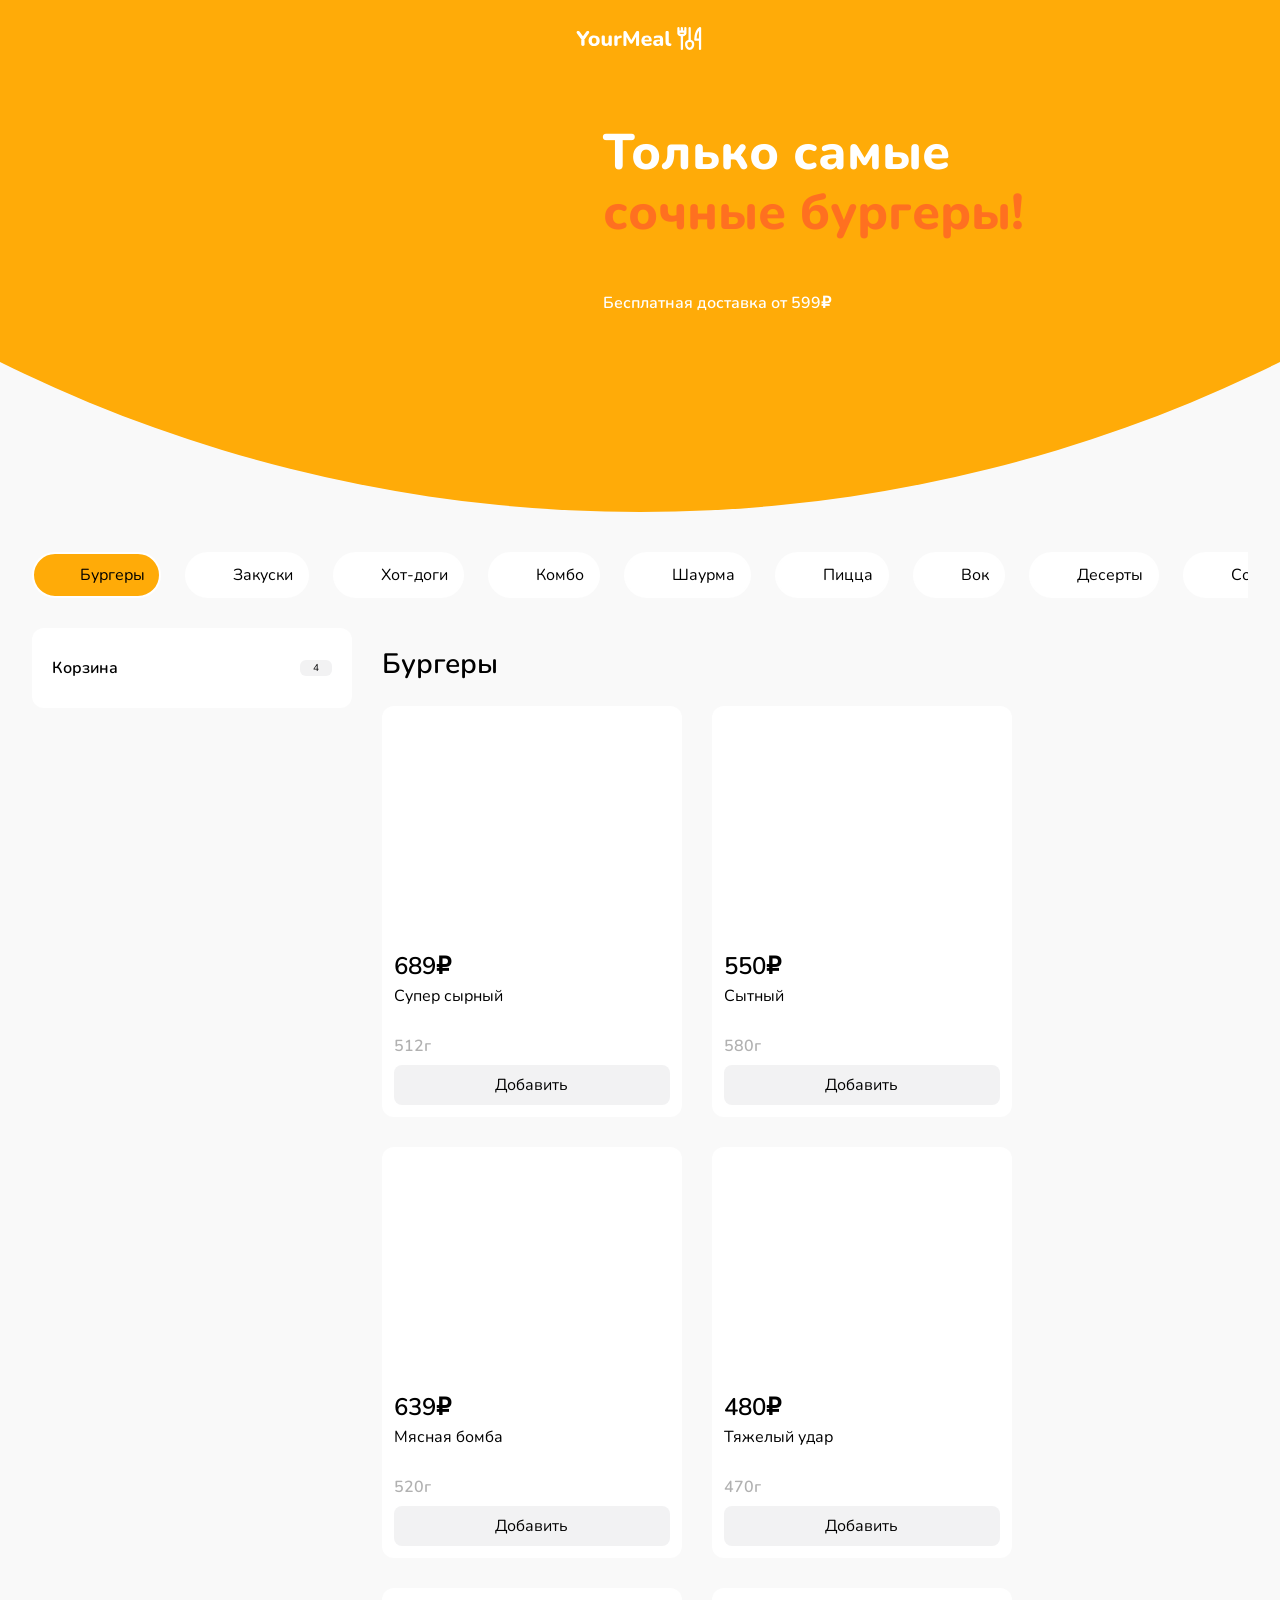
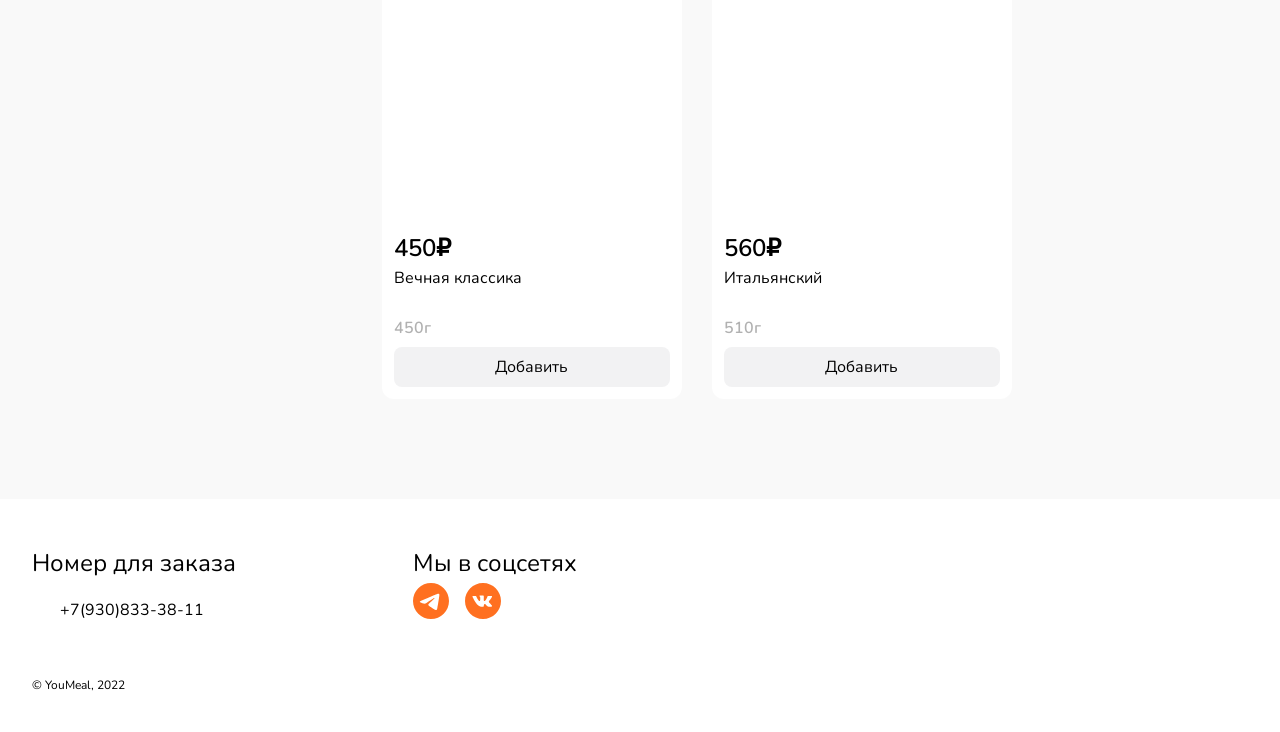
==== commit 199435fa: "/ >" ====
--- a/index.html
+++ b/index.html
@@ -282,8 +282,8 @@
       <div class="socials">
         <span>Мы в соцсетях</span>
         <div class="socials-list">
-          <a href="#"><img src="/img/svg/bi_telegram.svg" alt=""></a>
-          <a href="#"><img src="/img/svg/vk.svg" alt=""></a>
+          <a href="#"><img src="img/svg/bi_telegram.svg" alt=""></a>
+          <a href="#"><img src="img/svg/vk.svg" alt=""></a>
         </div>
       </div>
     </div>
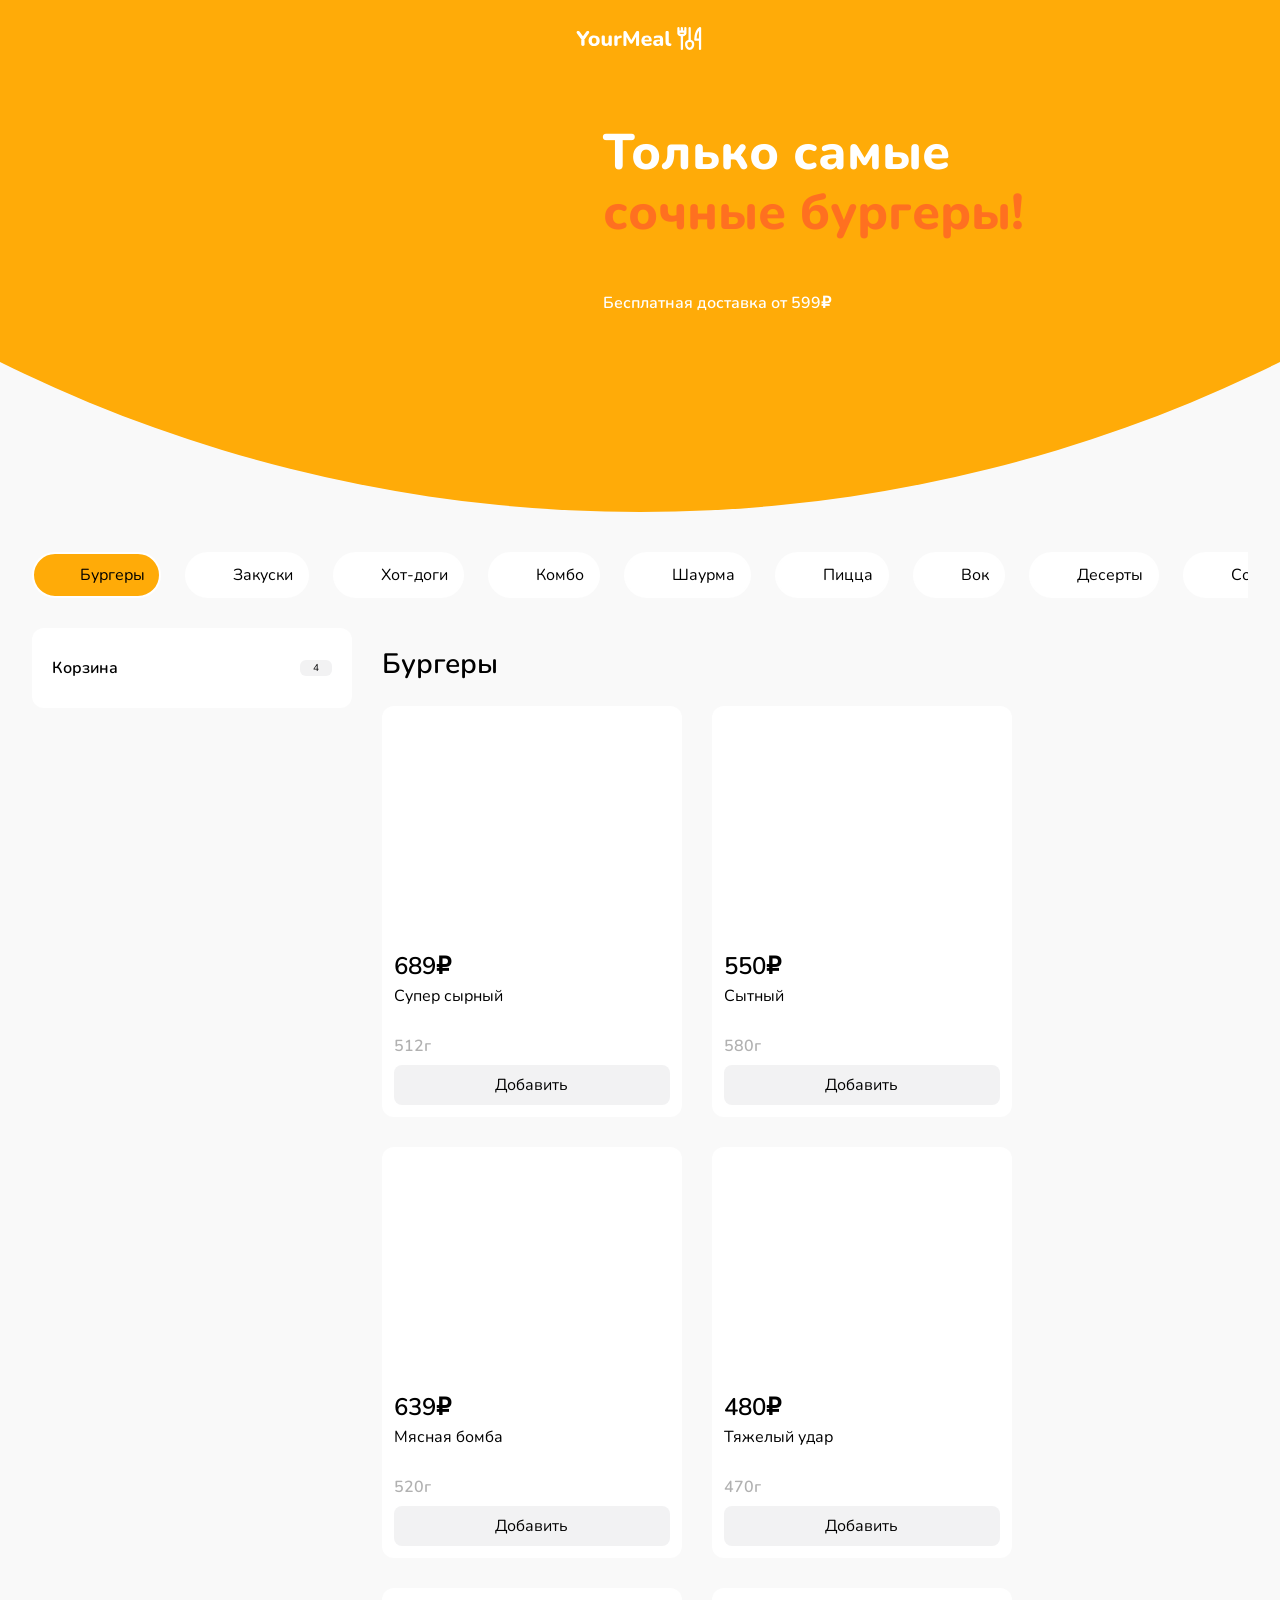
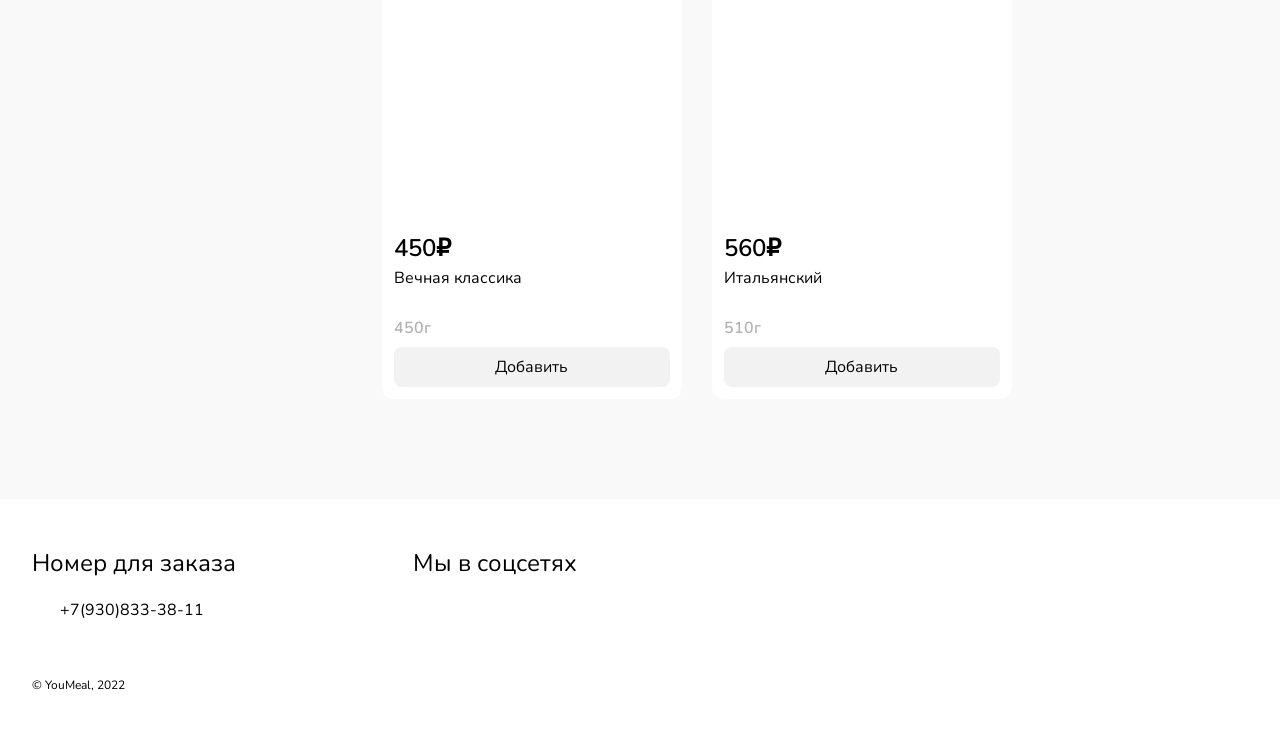
==== commit 9914f0f5: "/YourMeal_noJS/" ====
--- a/index.html
+++ b/index.html
@@ -282,8 +282,8 @@
       <div class="socials">
         <span>Мы в соцсетях</span>
         <div class="socials-list">
-          <a href="#"><img src="img/svg/bi_telegram.svg" alt=""></a>
-          <a href="#"><img src="img/svg/vk.svg" alt=""></a>
+          <a href="#"><img src="/YourMeal_noJS/img/svg/bi_telegram.svg" alt=""></a>
+          <a href="#"><img src="/YourMeal_noJS/img/svg/vk.svg" alt=""></a>
         </div>
       </div>
     </div>
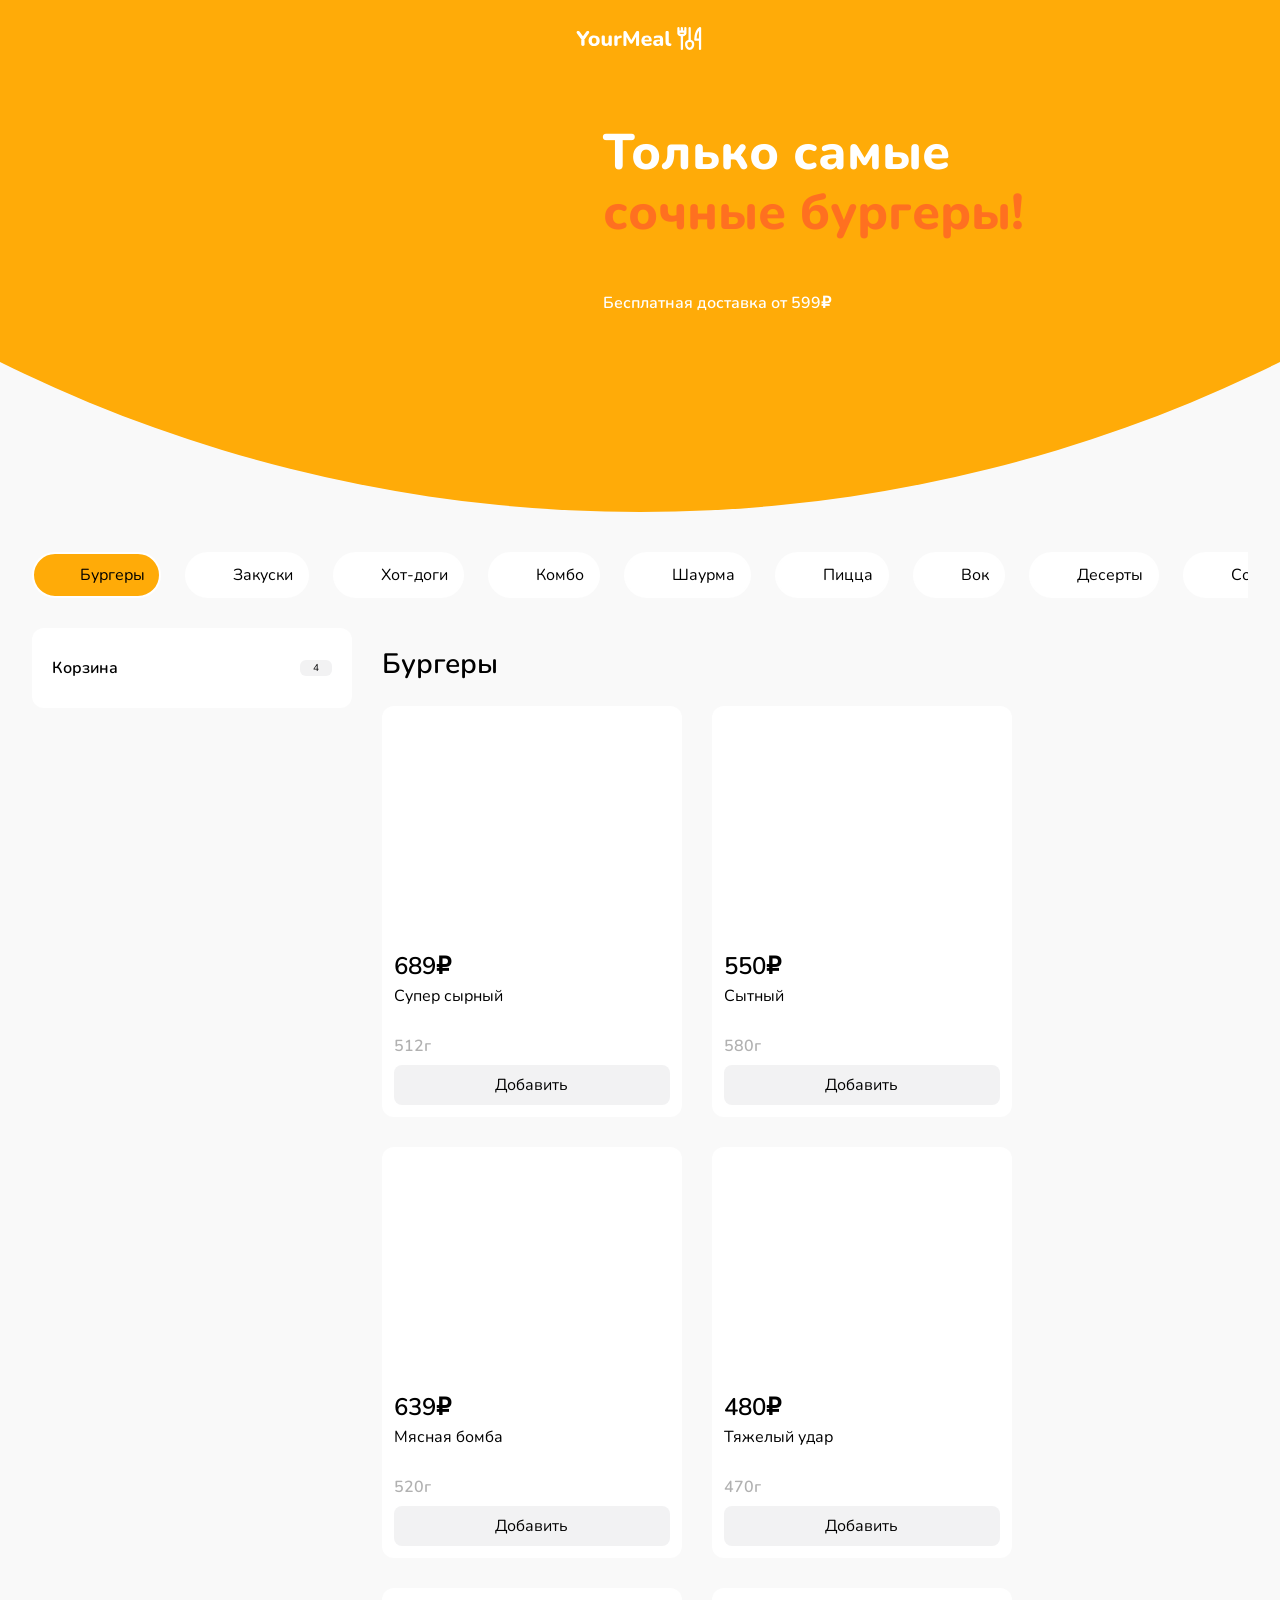
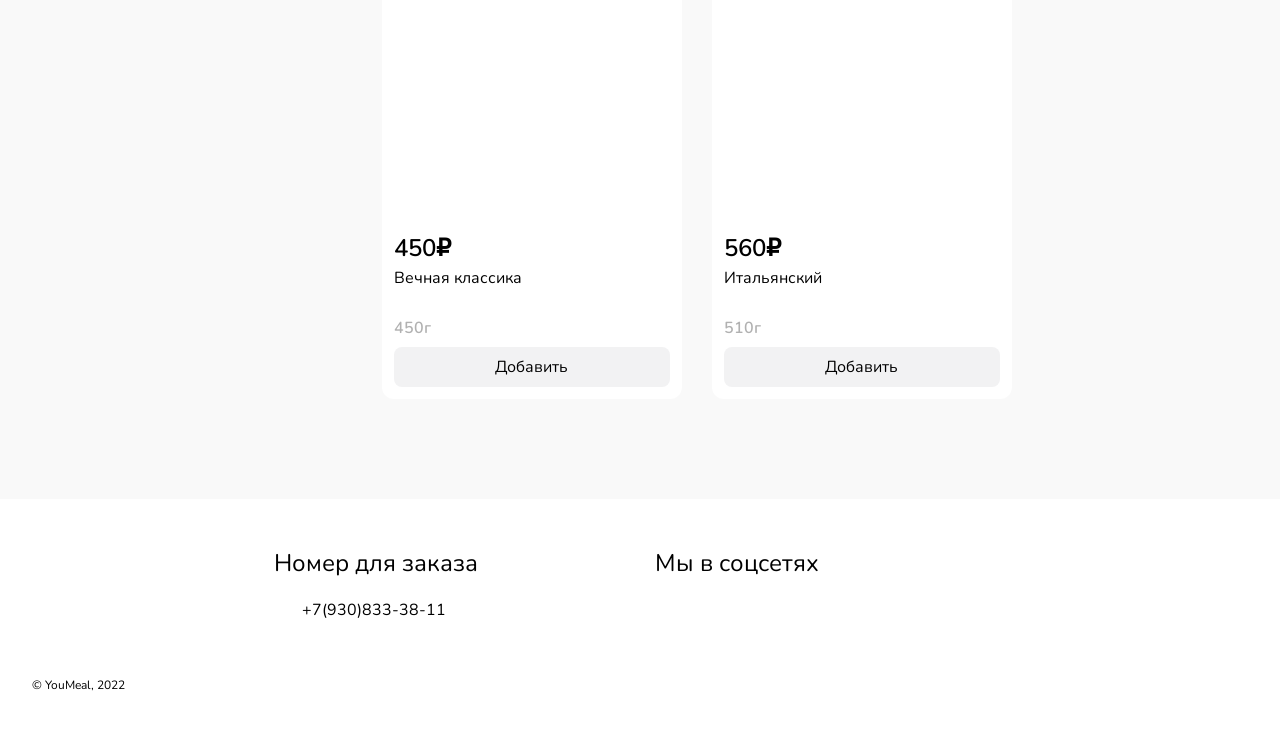
==== commit c2174c07: "footer" ====
--- a/index.html
+++ b/index.html
@@ -242,38 +242,8 @@
     <footer class="footer">
       <div class="container">
         <div class="dekstop_footer">
-      <svg class="footer_img"  width="199" height="44" viewBox="0 0 199 44" fill="none" xmlns="http://www.w3.org/2000/svg">
-        <path d="M9.93151 33.897C9.07646 33.897 8.42393 33.666 7.9739 33.2039C7.52387 32.7419 7.29886 32.0819 7.29886 31.2239V21.6535L8.37892 24.5906L0.413461 13.5352C0.0984432 13.0732 -0.0365646 12.5781 0.00843799 12.0501C0.0534406 11.5001 0.278454 11.0271 0.683477 10.6311C1.0885 10.2351 1.66228 10.037 2.40483 10.037C2.94486 10.037 3.42864 10.1691 3.85616 10.4331C4.30619 10.6971 4.73371 11.1151 5.13874 11.6871L10.539 19.3104H9.45899L14.8593 11.6871C15.2868 11.0931 15.7031 10.6751 16.1081 10.4331C16.5356 10.1691 17.0307 10.037 17.5932 10.037C18.3132 10.037 18.8758 10.2241 19.2808 10.5981C19.6858 10.9501 19.8996 11.4011 19.9221 11.9511C19.9446 12.4791 19.7533 13.0292 19.3483 13.6012L11.4841 24.5906L12.5304 21.6535V31.2239C12.5304 33.0059 11.6641 33.897 9.93151 33.897Z" fill="#FF7020"/>
-        <path d="M27.6141 33.963C25.8365 33.963 24.2839 33.622 22.9563 32.9399C21.6513 32.2579 20.6387 31.2789 19.9187 30.0028C19.1986 28.7268 18.8386 27.2197 18.8386 25.4816C18.8386 24.1836 19.0411 23.0176 19.4461 21.9835C19.8512 20.9495 20.4362 20.0694 21.2012 19.3434C21.9888 18.5954 22.9226 18.0344 24.0027 17.6603C25.0827 17.2643 26.2865 17.0663 27.6141 17.0663C29.3917 17.0663 30.9331 17.4073 32.2381 18.0894C33.5657 18.7714 34.5895 19.7394 35.3096 20.9935C36.0521 22.2475 36.4234 23.7436 36.4234 25.4816C36.4234 26.8017 36.2096 27.9787 35.7821 29.0128C35.3771 30.0468 34.792 30.9379 34.027 31.6859C33.2619 32.4339 32.3281 33.0059 31.2256 33.402C30.1455 33.776 28.9417 33.963 27.6141 33.963ZM27.6141 30.2338C28.3567 30.2338 28.9979 30.0578 29.538 29.7058C30.078 29.3538 30.5055 28.8368 30.8205 28.1547C31.1356 27.4507 31.2931 26.5597 31.2931 25.4816C31.2931 23.8756 30.9556 22.6985 30.2805 21.9505C29.6055 21.1805 28.7167 20.7955 27.6141 20.7955C26.8941 20.7955 26.2528 20.9605 25.6902 21.2905C25.1502 21.6205 24.7227 22.1375 24.4077 22.8415C24.1152 23.5236 23.9689 24.4036 23.9689 25.4816C23.9689 27.0877 24.3064 28.2868 24.9815 29.0788C25.6565 29.8488 26.534 30.2338 27.6141 30.2338Z" fill="#FF7020"/>
-        <path d="M45.6332 33.963C44.2381 33.963 43.0793 33.71 42.1567 33.2039C41.2342 32.6979 40.5479 31.9389 40.0978 30.9269C39.6703 29.8928 39.4566 28.6168 39.4566 27.0987V19.6404C39.4566 18.8044 39.6703 18.1774 40.0978 17.7593C40.5479 17.3413 41.1779 17.1323 41.988 17.1323C42.798 17.1323 43.428 17.3413 43.8781 17.7593C44.3281 18.1774 44.5531 18.8044 44.5531 19.6404V27.2307C44.5531 28.1988 44.7556 28.9248 45.1606 29.4088C45.5657 29.8708 46.207 30.1018 47.0845 30.1018C48.0521 30.1018 48.8396 29.7718 49.4471 29.1118C50.0772 28.4298 50.3922 27.5387 50.3922 26.4387V19.6404C50.3922 18.8044 50.606 18.1774 51.0335 17.7593C51.4835 17.3413 52.1135 17.1323 52.9236 17.1323C53.7561 17.1323 54.3862 17.3413 54.8137 17.7593C55.2637 18.1774 55.4887 18.8044 55.4887 19.6404V31.3559C55.4887 33.0499 54.6674 33.897 53.0248 33.897C52.2148 33.897 51.596 33.677 51.1685 33.2369C50.741 32.7969 50.5272 32.1699 50.5272 31.3559V29.1448L51.0335 30.4318C50.5385 31.5539 49.8297 32.4229 48.9071 33.0389C47.9846 33.655 46.8932 33.963 45.6332 33.963Z" fill="#FF7020"/>
-        <path d="M62.0651 33.897C61.21 33.897 60.5575 33.677 60.1075 33.2369C59.6575 32.7969 59.4324 32.1699 59.4324 31.3559V19.6404C59.4324 18.8264 59.6462 18.2104 60.0737 17.7923C60.5238 17.3523 61.1425 17.1323 61.9301 17.1323C62.7401 17.1323 63.3589 17.3523 63.7864 17.7923C64.214 18.2104 64.4277 18.8264 64.4277 19.6404V21.3565H64.0902C64.3602 20.0364 64.9565 19.0134 65.8791 18.2874C66.8016 17.5613 67.9942 17.1543 69.4568 17.0663C70.0193 17.0223 70.4468 17.1653 70.7393 17.4953C71.0544 17.8033 71.2231 18.3204 71.2456 19.0464C71.2906 19.7284 71.1444 20.2674 70.8069 20.6635C70.4918 21.0595 69.9518 21.3015 69.1868 21.3895L68.4105 21.4555C67.1279 21.5655 66.1716 21.9285 65.5415 22.5445C64.934 23.1606 64.6302 24.0516 64.6302 25.2176V31.3559C64.6302 32.1699 64.4052 32.7969 63.9552 33.2369C63.5277 33.677 62.8976 33.897 62.0651 33.897Z" fill="#FF7020"/>
-        <path d="M76.2109 33.897C75.4458 33.897 74.8608 33.688 74.4558 33.2699C74.0507 32.8519 73.8482 32.2689 73.8482 31.5209V12.4131C73.8482 11.6651 74.062 11.0821 74.4895 10.6641C74.9395 10.2461 75.5471 10.037 76.3121 10.037C76.9872 10.037 77.5159 10.1691 77.8985 10.4331C78.3035 10.6751 78.6748 11.1041 79.0123 11.7201L86.809 25.6467H85.6614L93.4581 11.7201C93.7956 11.1041 94.1556 10.6751 94.5382 10.4331C94.9432 10.1691 95.472 10.037 96.1245 10.037C96.8896 10.037 97.4746 10.2461 97.8796 10.6641C98.3071 11.0821 98.5209 11.6651 98.5209 12.4131V31.5209C98.5209 32.2689 98.3184 32.8519 97.9134 33.2699C97.5083 33.688 96.9233 33.897 96.1583 33.897C95.3932 33.897 94.7969 33.688 94.3694 33.2699C93.9644 32.8519 93.7619 32.2689 93.7619 31.5209V18.1554H94.5044L88.2266 29.1448C87.9565 29.5628 87.664 29.8818 87.349 30.1018C87.0565 30.2998 86.6627 30.3988 86.1677 30.3988C85.6727 30.3988 85.2676 30.2888 84.9526 30.0688C84.6376 29.8488 84.3563 29.5408 84.1088 29.1448L77.7635 18.1224H78.5735V31.5209C78.5735 32.2689 78.371 32.8519 77.966 33.2699C77.5834 33.688 76.9984 33.897 76.2109 33.897Z" fill="#FF7020"/>
-        <path d="M111.515 33.963C109.557 33.963 107.869 33.622 106.452 32.9399C105.057 32.2359 103.977 31.2569 103.212 30.0028C102.469 28.7268 102.098 27.2307 102.098 25.5146C102.098 23.8426 102.458 22.3795 103.178 21.1255C103.898 19.8494 104.899 18.8594 106.182 18.1554C107.487 17.4293 108.961 17.0663 110.603 17.0663C111.796 17.0663 112.876 17.2643 113.843 17.6603C114.811 18.0344 115.644 18.5844 116.341 19.3104C117.039 20.0144 117.567 20.8835 117.927 21.9175C118.287 22.9295 118.468 24.0626 118.468 25.3166C118.468 25.7347 118.332 26.0537 118.062 26.2737C117.792 26.4717 117.399 26.5707 116.881 26.5707H106.283V23.9966H114.789L114.249 24.4586C114.249 23.5566 114.114 22.8085 113.843 22.2145C113.573 21.5985 113.18 21.1365 112.662 20.8285C112.167 20.5205 111.548 20.3664 110.806 20.3664C109.973 20.3664 109.264 20.5535 108.679 20.9275C108.094 21.3015 107.644 21.8405 107.329 22.5445C107.014 23.2486 106.857 24.0956 106.857 25.0856V25.3496C106.857 27.0217 107.251 28.2538 108.038 29.0458C108.848 29.8378 110.041 30.2338 111.616 30.2338C112.156 30.2338 112.775 30.1678 113.472 30.0358C114.17 29.9038 114.822 29.6948 115.43 29.4088C115.947 29.1668 116.409 29.0898 116.814 29.1778C117.219 29.2438 117.534 29.4198 117.759 29.7058C117.984 29.9918 118.107 30.3218 118.13 30.6959C118.175 31.0699 118.096 31.4439 117.894 31.8179C117.691 32.1699 117.354 32.4669 116.881 32.7089C116.116 33.1269 115.25 33.435 114.282 33.633C113.337 33.853 112.415 33.963 111.515 33.963Z" fill="#FF7020"/>
-        <path d="M127.035 33.963C125.82 33.963 124.728 33.732 123.761 33.2699C122.793 32.8079 122.039 32.1809 121.499 31.3889C120.959 30.5968 120.689 29.7058 120.689 28.7158C120.689 27.5277 121.004 26.5927 121.634 25.9107C122.264 25.2066 123.288 24.7116 124.706 24.4256C126.123 24.1176 128.002 23.9636 130.342 23.9636H132.131V26.5377H130.376C129.229 26.5377 128.295 26.6037 127.575 26.7357C126.877 26.8457 126.371 27.0437 126.056 27.3297C125.763 27.6157 125.617 28.0117 125.617 28.5178C125.617 29.1338 125.831 29.6398 126.258 30.0358C126.708 30.4318 127.35 30.6298 128.182 30.6298C128.835 30.6298 129.409 30.4868 129.904 30.2008C130.421 29.8928 130.826 29.4858 131.119 28.9798C131.411 28.4518 131.557 27.8577 131.557 27.1977V23.4026C131.557 22.4345 131.332 21.7525 130.882 21.3565C130.432 20.9385 129.667 20.7295 128.587 20.7295C127.98 20.7295 127.316 20.8065 126.596 20.9605C125.898 21.0925 125.122 21.3235 124.267 21.6535C123.772 21.8735 123.333 21.9285 122.951 21.8185C122.568 21.6865 122.276 21.4665 122.073 21.1585C121.871 20.8285 121.769 20.4765 121.769 20.1024C121.769 19.7064 121.882 19.3324 122.107 18.9804C122.332 18.6064 122.703 18.3314 123.221 18.1554C124.278 17.7373 125.268 17.4513 126.191 17.2973C127.136 17.1433 128.002 17.0663 128.79 17.0663C130.522 17.0663 131.94 17.3193 133.043 17.8254C134.168 18.3094 135.011 19.0684 135.574 20.1024C136.136 21.1145 136.418 22.4235 136.418 24.0296V31.3559C136.418 32.1699 136.215 32.7969 135.81 33.2369C135.405 33.677 134.82 33.897 134.055 33.897C133.29 33.897 132.694 33.677 132.266 33.2369C131.861 32.7969 131.659 32.1699 131.659 31.3559V30.1348L131.895 30.3328C131.76 31.0809 131.467 31.7299 131.017 32.2799C130.59 32.8079 130.039 33.2259 129.364 33.534C128.689 33.82 127.912 33.963 127.035 33.963Z" fill="#FF7020"/>
-        <path d="M146.194 33.963C144.191 33.963 142.695 33.424 141.705 32.3459C140.715 31.2459 140.22 29.6178 140.22 27.4617V12.5781C140.22 11.7421 140.433 11.1151 140.861 10.6971C141.311 10.2571 141.952 10.037 142.785 10.037C143.595 10.037 144.214 10.2571 144.641 10.6971C145.091 11.1151 145.316 11.7421 145.316 12.5781V27.2637C145.316 28.1658 145.507 28.8368 145.89 29.2768C146.295 29.6948 146.824 29.9038 147.476 29.9038C147.656 29.9038 147.825 29.8928 147.983 29.8708C148.14 29.8488 148.309 29.8378 148.489 29.8378C148.849 29.7938 149.096 29.9038 149.231 30.1678C149.389 30.4098 149.468 30.9049 149.468 31.6529C149.468 32.3129 149.333 32.8189 149.063 33.1709C148.793 33.501 148.376 33.721 147.814 33.831C147.589 33.853 147.33 33.875 147.037 33.897C146.745 33.941 146.464 33.963 146.194 33.963Z" fill="#FF7020"/>
-        <path d="M189.545 9.76532L193.187 9.6499V22.5772H188.793L189.545 9.76532Z" fill="white"/>
-        <ellipse cx="178.327" cy="32.0417" rx="4.33653" ry="5.54027" fill="white"/>
-        <path d="M170.371 13.9782C170.371 17.038 168.256 16.5175 165.861 16.5175C163.466 16.5175 161.871 15.7096 161.871 14.613C161.871 11.5532 163.639 11.1504 166.034 11.1504C168.429 11.1504 170.371 10.9184 170.371 13.9782Z" fill="white"/>
-        <path d="M159.717 4.0369C159.503 4.1562 159.222 4.41184 159.076 4.60783L158.82 4.97425V9.54173V14.1177L159.042 14.6887C159.845 16.7423 161.569 18.1057 163.644 18.3188L164.199 18.3784L164.242 28.6893L164.284 39.0002L164.472 39.307C164.583 39.4774 164.831 39.7246 165.027 39.8609C165.343 40.0825 165.454 40.108 166.035 40.108C166.607 40.108 166.726 40.0825 167.025 39.878C167.204 39.7501 167.452 39.503 167.571 39.3241L167.785 39.0088L167.827 28.6979L167.87 18.3784L168.425 18.3188C170.551 18.1057 172.412 16.5804 173.061 14.5438C173.249 13.9558 173.249 13.8621 173.249 9.46504V4.98277L173.018 4.65044C172.643 4.12211 172.25 3.90055 171.592 3.86647C170.892 3.83238 170.389 4.06246 170.004 4.60783L169.748 4.97425L169.706 7.11312L169.663 9.26052H168.767H167.87L167.827 7.12165C167.785 5.01686 167.785 4.98277 167.571 4.676C167.213 4.13915 166.777 3.90055 166.128 3.86647C165.428 3.83238 164.925 4.06246 164.54 4.60783L164.284 4.97425L164.242 7.11312L164.199 9.26052H163.303H162.406L162.363 7.12165L162.321 4.98277L162.09 4.65044C161.715 4.12211 161.322 3.90055 160.664 3.86647C160.195 3.8409 160.033 3.87499 159.717 4.0369ZM169.62 13.1378C169.62 13.6576 169.202 14.2285 168.596 14.5523C168.323 14.6972 168.084 14.7142 166.035 14.7142C163.883 14.7142 163.755 14.7057 163.431 14.5268C162.85 14.22 162.449 13.649 162.449 13.1378V12.8821H166.035H169.62V13.1378Z" fill="#FF7020"/>
-        <path d="M177.414 4.0369C177.201 4.1562 176.919 4.41184 176.774 4.60783L176.518 4.97426L176.475 14.4756L176.433 23.977L175.715 24.19C173.923 24.7013 172.582 25.775 171.831 27.2833C171.173 28.6212 171.062 29.1751 171.062 31.1179C171.062 32.541 171.088 32.8819 171.242 33.5039C172.078 36.8017 173.931 39.0514 176.518 39.912C177.022 40.0739 177.295 40.108 178.268 40.108C179.241 40.108 179.515 40.0739 180.018 39.912C182.605 39.0514 184.458 36.8017 185.295 33.5039C185.448 32.8819 185.474 32.541 185.474 31.1179C185.474 29.6863 185.448 29.3625 185.286 28.7746C184.646 26.4141 183.118 24.8462 180.821 24.19L180.104 23.977L180.061 14.4841L180.018 4.98278L179.788 4.65044C179.412 4.12212 179.019 3.90056 178.362 3.86647C177.893 3.84091 177.73 3.875 177.414 4.0369ZM179.95 27.7094C180.906 28.0332 181.53 28.7746 181.769 29.8483C181.931 30.5896 181.837 32.4473 181.598 33.2057C181.154 34.6032 180.309 35.7792 179.395 36.2393C178.823 36.529 177.722 36.5376 177.158 36.2478C176.185 35.7451 175.4 34.6543 174.921 33.1631C174.751 32.6007 174.725 32.3535 174.725 31.1179C174.725 29.746 174.734 29.7034 174.973 29.1751C175.4 28.2548 176.27 27.6583 177.414 27.5049C177.414 27.5049 179.421 27.539 179.95 27.7094Z" fill="#FF7020"/>
-        <path d="M193.876 4.00281C192.784 4.57375 191.093 6.12464 190.052 7.49659C187.456 10.9478 185.945 15.822 185.595 21.9148C185.467 24.1474 185.527 24.4798 186.116 25.0677C186.688 25.6387 186.841 25.6642 190.086 25.6642H192.869V32.2513V38.8469L193.065 39.2048C193.168 39.4093 193.424 39.6905 193.629 39.8439C193.962 40.0825 194.047 40.108 194.653 40.108C195.234 40.108 195.353 40.0825 195.652 39.878C195.832 39.7501 196.079 39.503 196.199 39.3241L196.412 39.0088V22V4.98277L196.182 4.65044C195.806 4.11359 195.413 3.90055 194.756 3.86647C194.329 3.84943 194.115 3.87499 193.876 4.00281ZM192.869 15.9498V22H191.059H189.258L189.317 21.1223C189.471 18.7789 190.043 15.9498 190.786 13.8621C191.281 12.4816 192.613 9.89963 192.826 9.89963C192.852 9.89963 192.869 12.618 192.869 15.9498Z" fill="#FF7020"/>
-        </svg>
-        <svg  class="footer_img_deksop"  width="305" height="68" viewBox="0 0 305 68" fill="none" xmlns="http://www.w3.org/2000/svg">
-          <path d="M15.2013 52.1585C13.8925 52.1585 12.8938 51.8059 12.2049 51.1007C11.5161 50.3955 11.1717 49.3881 11.1717 48.0785V33.4711L12.8249 37.9541L0.632849 21.08C0.150678 20.3748 -0.0559663 19.6192 0.0129153 18.8133C0.0817968 17.9738 0.426205 17.2518 1.04614 16.6474C1.66607 16.0429 2.54431 15.7407 3.68086 15.7407C4.50744 15.7407 5.24791 15.9422 5.90229 16.3452C6.5911 16.7481 7.24548 17.3862 7.86541 18.2592L16.1312 29.8948H14.478L22.7438 18.2592C23.3982 17.3526 24.0354 16.7146 24.6553 16.3452C25.3097 15.9422 26.0674 15.7407 26.9284 15.7407C28.0305 15.7407 28.8915 16.0262 29.5114 16.597C30.1314 17.1343 30.4586 17.8227 30.493 18.6622C30.5274 19.4681 30.2347 20.3076 29.6148 21.1807L17.5777 37.9541L19.1792 33.4711V48.0785C19.1792 50.7985 17.8532 52.1585 15.2013 52.1585Z" fill="#FF7020"/>
-          <path d="M42.2665 52.2592C39.5457 52.2592 37.1693 51.7388 35.1373 50.6978C33.1397 49.6568 31.5899 48.1625 30.4877 46.2148C29.3856 44.2671 28.8346 41.9669 28.8346 39.3141C28.8346 37.3328 29.1446 35.5531 29.7645 33.9748C30.3844 32.3965 31.2799 31.0533 32.4509 29.9452C33.6563 28.8034 35.0856 27.9471 36.7388 27.3763C38.3919 26.7718 40.2345 26.4696 42.2665 26.4696C44.9873 26.4696 47.3465 26.9901 49.3441 28.0311C51.3761 29.0721 52.9431 30.5496 54.0452 32.4637C55.1818 34.3778 55.7501 36.6612 55.7501 39.3141C55.7501 41.3289 55.4229 43.1254 54.7685 44.7037C54.1486 46.282 53.2531 47.642 52.0821 48.7837C50.9111 49.9254 49.4818 50.7985 47.7942 51.403C46.1411 51.9738 44.2985 52.2592 42.2665 52.2592ZM42.2665 46.5674C43.403 46.5674 44.3846 46.2987 45.2112 45.7615C46.0378 45.2242 46.6921 44.435 47.1743 43.3941C47.6565 42.3195 47.8976 40.9595 47.8976 39.3141C47.8976 36.8627 47.3809 35.0662 46.3477 33.9244C45.3145 32.7491 43.9541 32.1615 42.2665 32.1615C41.1644 32.1615 40.1828 32.4133 39.3218 32.917C38.4952 33.4207 37.8409 34.2099 37.3587 35.2844C36.911 36.3254 36.6871 37.6686 36.6871 39.3141C36.6871 41.7654 37.2037 43.5955 38.2369 44.8044C39.2701 45.9797 40.6133 46.5674 42.2665 46.5674Z" fill="#FF7020"/>
-          <path d="M69.8467 52.2592C67.7114 52.2592 65.9377 51.8731 64.5256 51.1007C63.1135 50.3284 62.0631 49.1699 61.3743 47.6252C60.7199 46.0469 60.3927 44.0992 60.3927 41.7822V30.3985C60.3927 29.1225 60.7199 28.1654 61.3743 27.5274C62.0631 26.8894 63.0274 26.5704 64.2673 26.5704C65.5072 26.5704 66.4715 26.8894 67.1603 27.5274C67.8491 28.1654 68.1935 29.1225 68.1935 30.3985V41.9837C68.1935 43.4612 68.5035 44.5694 69.1234 45.3081C69.7434 46.0133 70.7249 46.3659 72.0681 46.3659C73.5491 46.3659 74.7545 45.8622 75.6844 44.8548C76.6487 43.8138 77.1309 42.4538 77.1309 40.7748V30.3985C77.1309 29.1225 77.4581 28.1654 78.1125 27.5274C78.8013 26.8894 79.7656 26.5704 81.0055 26.5704C82.2798 26.5704 83.2441 26.8894 83.8985 27.5274C84.5873 28.1654 84.9317 29.1225 84.9317 30.3985V48.28C84.9317 50.8657 83.6747 52.1585 81.1605 52.1585C79.9206 52.1585 78.9735 51.8227 78.3191 51.1511C77.6647 50.4795 77.3376 49.5225 77.3376 48.28V44.9052L78.1125 46.8696C77.3548 48.5822 76.2699 49.9086 74.8578 50.8489C73.4457 51.7891 71.7754 52.2592 69.8467 52.2592Z" fill="#FF7020"/>
-          <path d="M94.9976 52.1585C93.6889 52.1585 92.6901 51.8227 92.0013 51.1511C91.3124 50.4795 90.968 49.5225 90.968 48.28V30.3985C90.968 29.156 91.2952 28.2158 91.9496 27.5778C92.6384 26.9062 93.5855 26.5704 94.791 26.5704C96.0308 26.5704 96.9779 26.9062 97.6323 27.5778C98.2867 28.2158 98.6139 29.156 98.6139 30.3985V33.0178H98.0973C98.5106 31.0029 99.4232 29.4415 100.835 28.3333C102.247 27.2252 104.073 26.6039 106.311 26.4696C107.172 26.4025 107.827 26.6207 108.275 27.1244C108.757 27.5946 109.015 28.3837 109.049 29.4918C109.118 30.5328 108.894 31.3555 108.378 31.96C107.896 32.5644 107.069 32.9338 105.898 33.0681L104.71 33.1689C102.747 33.3368 101.283 33.8908 100.319 34.8311C99.3888 35.7713 98.9239 37.1313 98.9239 38.9111V48.28C98.9239 49.5225 98.5794 50.4795 97.8906 51.1511C97.2363 51.8227 96.2719 52.1585 94.9976 52.1585Z" fill="#FF7020"/>
-          <path d="M116.649 52.1585C115.478 52.1585 114.583 51.8395 113.963 51.2015C113.343 50.5634 113.033 49.6736 113.033 48.5318V19.3674C113.033 18.2257 113.36 17.3358 114.015 16.6978C114.703 16.0597 115.633 15.7407 116.804 15.7407C117.837 15.7407 118.647 15.9422 119.232 16.3452C119.852 16.7146 120.421 17.3694 120.937 18.3096L132.871 39.5659H131.114L143.048 18.3096C143.565 17.3694 144.116 16.7146 144.701 16.3452C145.321 15.9422 146.131 15.7407 147.129 15.7407C148.3 15.7407 149.196 16.0597 149.816 16.6978C150.47 17.3358 150.797 18.2257 150.797 19.3674V48.5318C150.797 49.6736 150.487 50.5634 149.867 51.2015C149.247 51.8395 148.352 52.1585 147.181 52.1585C146.01 52.1585 145.097 51.8395 144.443 51.2015C143.823 50.5634 143.513 49.6736 143.513 48.5318V28.1318H144.65L135.041 44.9052C134.627 45.5432 134.18 46.0301 133.697 46.3659C133.25 46.6681 132.647 46.8192 131.889 46.8192C131.132 46.8192 130.512 46.6513 130.03 46.3155C129.547 45.9797 129.117 45.5096 128.738 44.9052L119.026 28.0815H120.266V48.5318C120.266 49.6736 119.956 50.5634 119.336 51.2015C118.75 51.8395 117.855 52.1585 116.649 52.1585Z" fill="#FF7020"/>
-          <path d="M170.686 52.2592C167.689 52.2592 165.106 51.7388 162.936 50.6978C160.801 49.6232 159.148 48.1289 157.977 46.2148C156.84 44.2671 156.272 41.9837 156.272 39.3644C156.272 36.8123 156.823 34.5792 157.925 32.6652C159.027 30.7175 160.56 29.2064 162.523 28.1318C164.521 27.0237 166.777 26.4696 169.291 26.4696C171.116 26.4696 172.769 26.7718 174.25 27.3763C175.731 27.9471 177.006 28.7867 178.073 29.8948C179.141 30.9694 179.95 32.2958 180.501 33.8741C181.052 35.4187 181.328 37.1481 181.328 39.0622C181.328 39.7002 181.121 40.1871 180.708 40.5229C180.295 40.8252 179.692 40.9763 178.9 40.9763H162.678V37.0474H175.697L174.87 37.7526C174.87 36.3758 174.664 35.2341 174.25 34.3274C173.837 33.3871 173.234 32.682 172.442 32.2118C171.684 31.7417 170.737 31.5066 169.601 31.5066C168.326 31.5066 167.242 31.7921 166.346 32.3629C165.451 32.9338 164.762 33.7565 164.28 34.8311C163.797 35.9057 163.556 37.1985 163.556 38.7096V39.1126C163.556 41.6647 164.159 43.5452 165.365 44.7541C166.604 45.9629 168.43 46.5674 170.841 46.5674C171.667 46.5674 172.614 46.4666 173.682 46.2652C174.75 46.0637 175.748 45.7447 176.678 45.3081C177.47 44.9387 178.176 44.8212 178.796 44.9555C179.416 45.0563 179.899 45.3249 180.243 45.7615C180.587 46.198 180.777 46.7017 180.811 47.2726C180.88 47.8434 180.76 48.4143 180.45 48.9852C180.14 49.5225 179.623 49.9758 178.9 50.3452C177.729 50.9832 176.403 51.4533 174.922 51.7555C173.475 52.0913 172.063 52.2592 170.686 52.2592Z" fill="#FF7020"/>
-          <path d="M194.441 52.2592C192.581 52.2592 190.911 51.9067 189.43 51.2015C187.949 50.4963 186.795 49.5392 185.968 48.3304C185.142 47.1215 184.729 45.7615 184.729 44.2504C184.729 42.437 185.211 41.0099 186.175 39.9689C187.139 38.8943 188.706 38.1387 190.876 37.7022C193.046 37.2321 195.922 36.997 199.504 36.997H202.242V40.9259H199.555C197.799 40.9259 196.37 41.0266 195.267 41.2281C194.2 41.396 193.425 41.6983 192.943 42.1348C192.495 42.5713 192.271 43.1758 192.271 43.9481C192.271 44.8884 192.598 45.6607 193.253 46.2652C193.941 46.8696 194.923 47.1718 196.197 47.1718C197.196 47.1718 198.074 46.9536 198.832 46.517C199.624 46.0469 200.244 45.4257 200.692 44.6533C201.14 43.8474 201.363 42.9407 201.363 41.9333V36.1407C201.363 34.6632 201.019 33.6222 200.33 33.0178C199.641 32.3797 198.47 32.0607 196.817 32.0607C195.887 32.0607 194.871 32.1783 193.769 32.4133C192.702 32.6148 191.513 32.9674 190.205 33.4711C189.447 33.8069 188.775 33.8908 188.19 33.7229C187.604 33.5215 187.157 33.1857 186.847 32.7155C186.537 32.2118 186.382 31.6746 186.382 31.1037C186.382 30.4992 186.554 29.9284 186.898 29.3911C187.243 28.8202 187.811 28.4005 188.603 28.1318C190.222 27.4938 191.737 27.0573 193.149 26.8222C194.596 26.5871 195.922 26.4696 197.127 26.4696C199.779 26.4696 201.949 26.8558 203.637 27.6281C205.359 28.3669 206.65 29.5254 207.511 31.1037C208.372 32.6484 208.803 34.6464 208.803 37.0978V48.28C208.803 49.5225 208.493 50.4795 207.873 51.1511C207.253 51.8227 206.357 52.1585 205.186 52.1585C204.015 52.1585 203.103 51.8227 202.448 51.1511C201.828 50.4795 201.518 49.5225 201.518 48.28V46.4163L201.88 46.7185C201.673 47.8602 201.226 48.8508 200.537 49.6904C199.883 50.4963 199.039 51.1343 198.005 51.6044C196.972 52.041 195.784 52.2592 194.441 52.2592Z" fill="#FF7020"/>
-          <path d="M223.766 52.2592C220.701 52.2592 218.41 51.4365 216.895 49.7911C215.38 48.1121 214.622 45.6271 214.622 42.3363V19.6192C214.622 18.3432 214.949 17.3862 215.603 16.7481C216.292 16.0765 217.274 15.7407 218.548 15.7407C219.788 15.7407 220.735 16.0765 221.389 16.7481C222.078 17.3862 222.423 18.3432 222.423 19.6192V42.0341C222.423 43.4108 222.715 44.435 223.301 45.1066C223.921 45.7447 224.73 46.0637 225.729 46.0637C226.005 46.0637 226.263 46.0469 226.504 46.0133C226.745 45.9797 227.003 45.9629 227.279 45.9629C227.83 45.8958 228.209 46.0637 228.415 46.4667C228.656 46.836 228.777 47.5916 228.777 48.7333C228.777 49.7407 228.57 50.5131 228.157 51.0504C227.744 51.5541 227.107 51.8899 226.246 52.0578C225.901 52.0913 225.505 52.1249 225.057 52.1585C224.61 52.2257 224.179 52.2592 223.766 52.2592Z" fill="#FF7020"/>
-          <path d="M290.121 15.326L295.697 15.1498V34.8809H288.971L290.121 15.326Z" fill="white"/>
-          <ellipse cx="272.952" cy="49.3269" rx="6.63755" ry="8.4562" fill="white"/>
-          <path d="M260.774 21.7562C260.774 26.4264 257.537 25.6319 253.871 25.6319C250.205 25.6319 247.765 24.3987 247.765 22.7251C247.765 18.0549 250.471 17.44 254.137 17.44C257.803 17.44 260.774 17.0859 260.774 21.7562Z" fill="white"/>
-          <path d="M244.467 6.58261C244.14 6.7647 243.709 7.15489 243.487 7.45403L243.095 8.01331V14.9847V21.9691L243.434 22.8406C244.663 25.9751 247.303 28.0561 250.478 28.3813L251.327 28.4723L251.393 44.21L251.458 59.9477L251.746 60.416C251.915 60.6761 252.294 61.0533 252.595 61.2614C253.078 61.5995 253.248 61.6385 254.137 61.6385C255.012 61.6385 255.195 61.5995 255.653 61.2874C255.927 61.0923 256.306 60.7151 256.489 60.442L256.816 59.9607L256.881 44.223L256.946 28.4723L257.796 28.3813C261.05 28.0561 263.898 25.728 264.892 22.6195C265.179 21.722 265.179 21.5789 265.179 14.8677V8.02631L264.826 7.51907C264.251 6.71267 263.65 6.3745 262.644 6.32248C261.572 6.27045 260.801 6.62163 260.213 7.45403L259.821 8.01331L259.756 11.2779L259.691 14.5555H258.319H256.946L256.881 11.2909C256.816 8.07834 256.816 8.02631 256.489 7.55808C255.94 6.73868 255.274 6.3745 254.281 6.32248C253.209 6.27045 252.438 6.62163 251.85 7.45403L251.458 8.01331L251.393 11.2779L251.327 14.5555H249.955H248.583L248.518 11.2909L248.452 8.02631L248.1 7.51907C247.525 6.71267 246.924 6.3745 245.917 6.32248C245.199 6.28346 244.95 6.33549 244.467 6.58261ZM259.625 20.4734C259.625 21.2668 258.985 22.1382 258.057 22.6325C257.639 22.8536 257.273 22.8796 254.137 22.8796C250.844 22.8796 250.648 22.8666 250.151 22.5934C249.263 22.1252 248.648 21.2538 248.648 20.4734V20.0832H254.137H259.625V20.4734Z" fill="#FF7020"/>
-          <path d="M271.556 6.58261C271.23 6.7647 270.798 7.15489 270.576 7.45403L270.184 8.01331L270.119 22.5154L270.054 37.0175L268.956 37.3427C266.212 38.123 264.16 39.7618 263.01 42.064C262.004 44.106 261.834 44.9514 261.834 47.9168C261.834 50.0889 261.873 50.6092 262.108 51.5586C263.389 56.5921 266.225 60.0258 270.184 61.3394C270.955 61.5865 271.373 61.6385 272.863 61.6385C274.353 61.6385 274.771 61.5865 275.542 61.3394C279.501 60.0258 282.337 56.5921 283.618 51.5586C283.853 50.6092 283.892 50.0889 283.892 47.9168C283.892 45.7318 283.853 45.2375 283.605 44.3401C282.625 40.7373 280.286 38.3442 276.77 37.3427L275.673 37.0175L275.607 22.5284L275.542 8.02631L275.189 7.51907C274.614 6.71267 274.013 6.37451 273.007 6.32248C272.288 6.28346 272.04 6.33549 271.556 6.58261ZM275.437 42.7143C276.901 43.2085 277.855 44.3401 278.221 45.9789C278.469 47.1104 278.325 49.9458 277.959 51.1034C277.28 53.2364 275.986 55.0313 274.588 55.7337C273.712 56.1759 272.027 56.1889 271.164 55.7467C269.675 54.9793 268.472 53.3145 267.741 51.0384C267.479 50.1799 267.44 49.8028 267.44 47.9168C267.44 45.8228 267.453 45.7578 267.819 44.9514C268.472 43.5467 269.805 42.6363 271.556 42.4021C271.556 42.4021 274.627 42.4542 275.437 42.7143Z" fill="#FF7020"/>
-          <path d="M296.751 6.53058C295.079 7.40201 292.491 9.76917 290.897 11.8632C286.925 17.1308 284.612 24.5704 284.076 33.87C283.88 37.2776 283.971 37.7849 284.873 38.6823C285.749 39.5537 285.984 39.5928 290.949 39.5928H295.21V49.6467V59.7136L295.51 60.2599C295.667 60.572 296.059 61.0012 296.373 61.2354C296.882 61.5995 297.013 61.6385 297.941 61.6385C298.829 61.6385 299.012 61.5995 299.47 61.2874C299.744 61.0923 300.123 60.7151 300.306 60.442L300.633 59.9607V34V8.02631L300.28 7.51907C299.705 6.69967 299.104 6.3745 298.097 6.32248C297.444 6.29647 297.117 6.33549 296.751 6.53058ZM295.21 24.7655V34H292.439H289.682L289.773 32.6604C290.009 29.0836 290.884 24.7655 292.021 21.5789C292.779 19.4719 294.817 15.531 295.144 15.531C295.183 15.531 295.21 19.68 295.21 24.7655Z" fill="#FF7020"/>
-          </svg>
+        <img class="footer_img"  src="/YourMeal_noJS/img/svg/logo_footer_mobile.svg" alt="">
+        <img class="footer_img_dekstop"  src="/YourMeal_noJS/img/svg/logo_footer.svg" alt="">
       <div class="all-contacts">
       <div class="contacts">
         <span>Номер для заказа</span>
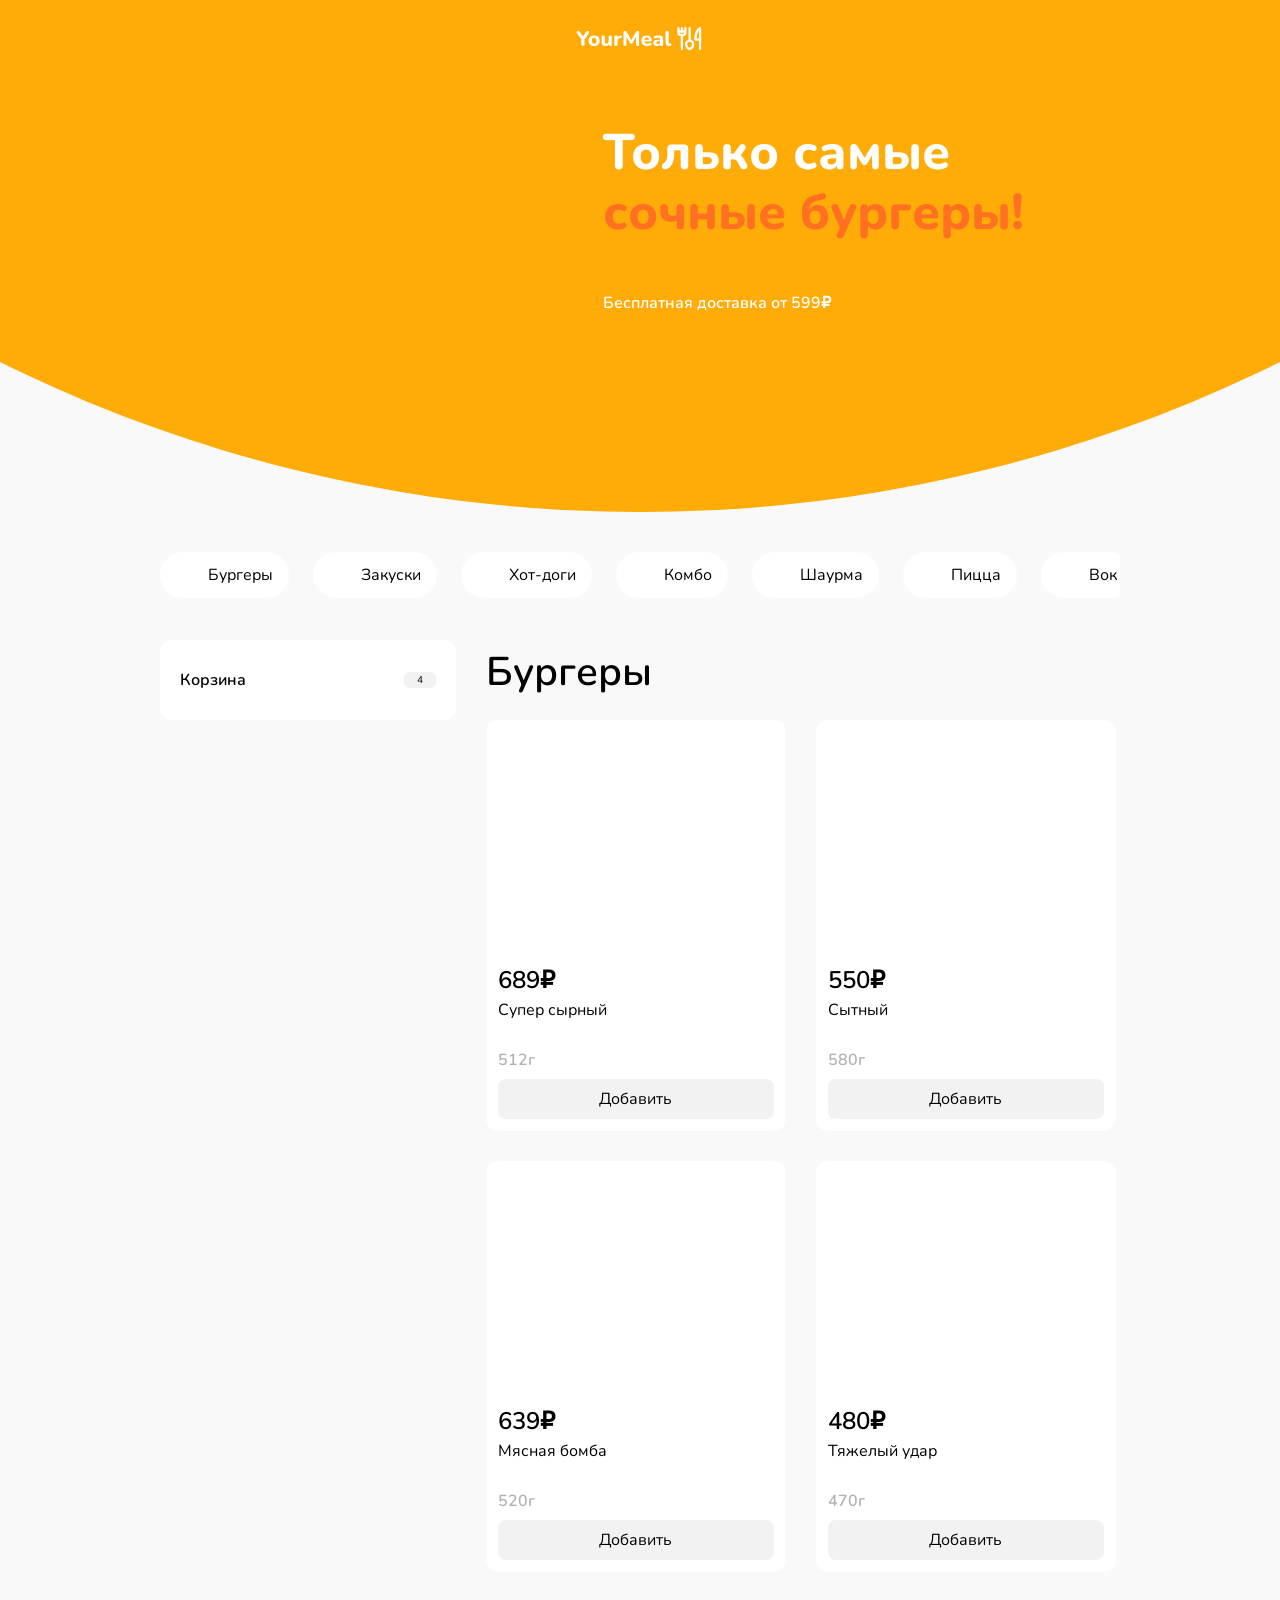
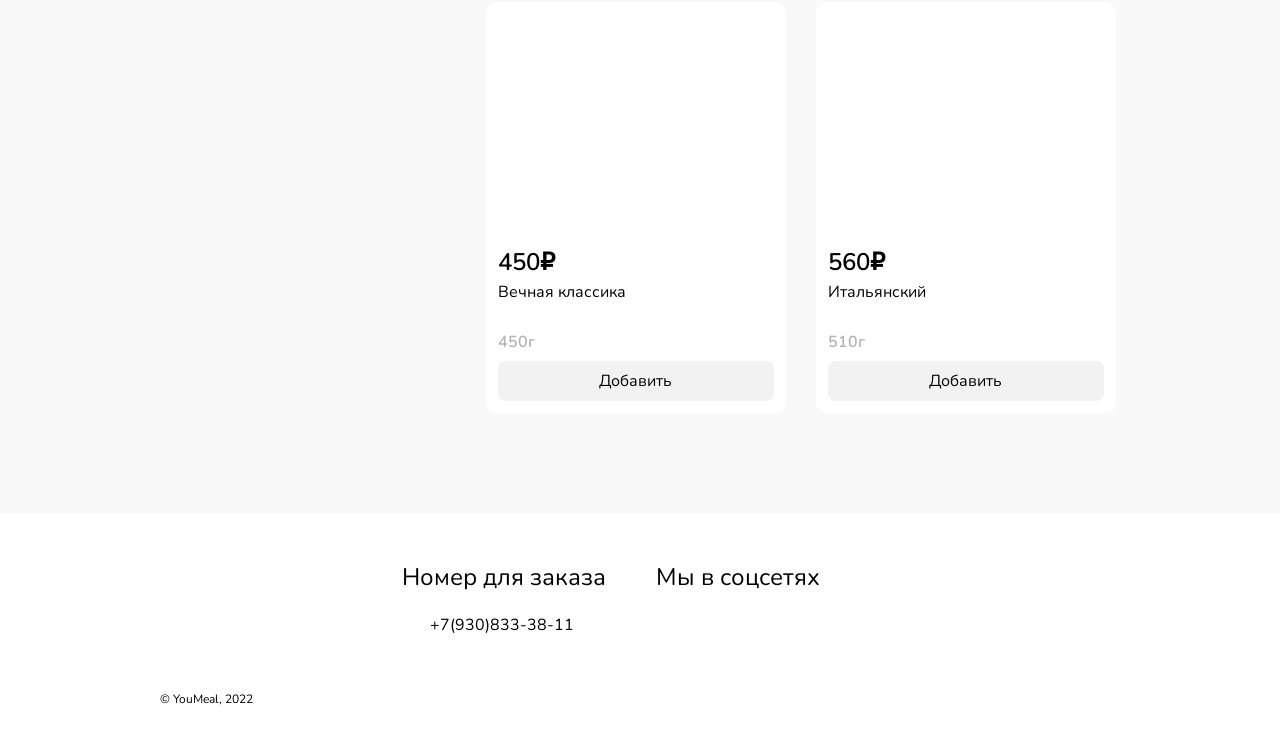
==== commit 2c7d126d: "all change" ====
--- a/index.html
+++ b/index.html
@@ -278,5 +278,19 @@
         });
       });
     </script>
+    <script>
+      document.addEventListener("DOMContentLoaded", function () {
+        const buttons = document.querySelectorAll(".button_nav");
+    
+        buttons.forEach(button => {
+          button.addEventListener("click", () => {
+            // Удаляем активный класс у всех кнопок
+            buttons.forEach(btn => btn.classList.remove("button_nav_active"));
+            // Добавляем активный класс к нажатой кнопке
+            button.classList.add("button_nav_active");
+          });
+        });
+      });
+    </script>
 </body>
 </html>
